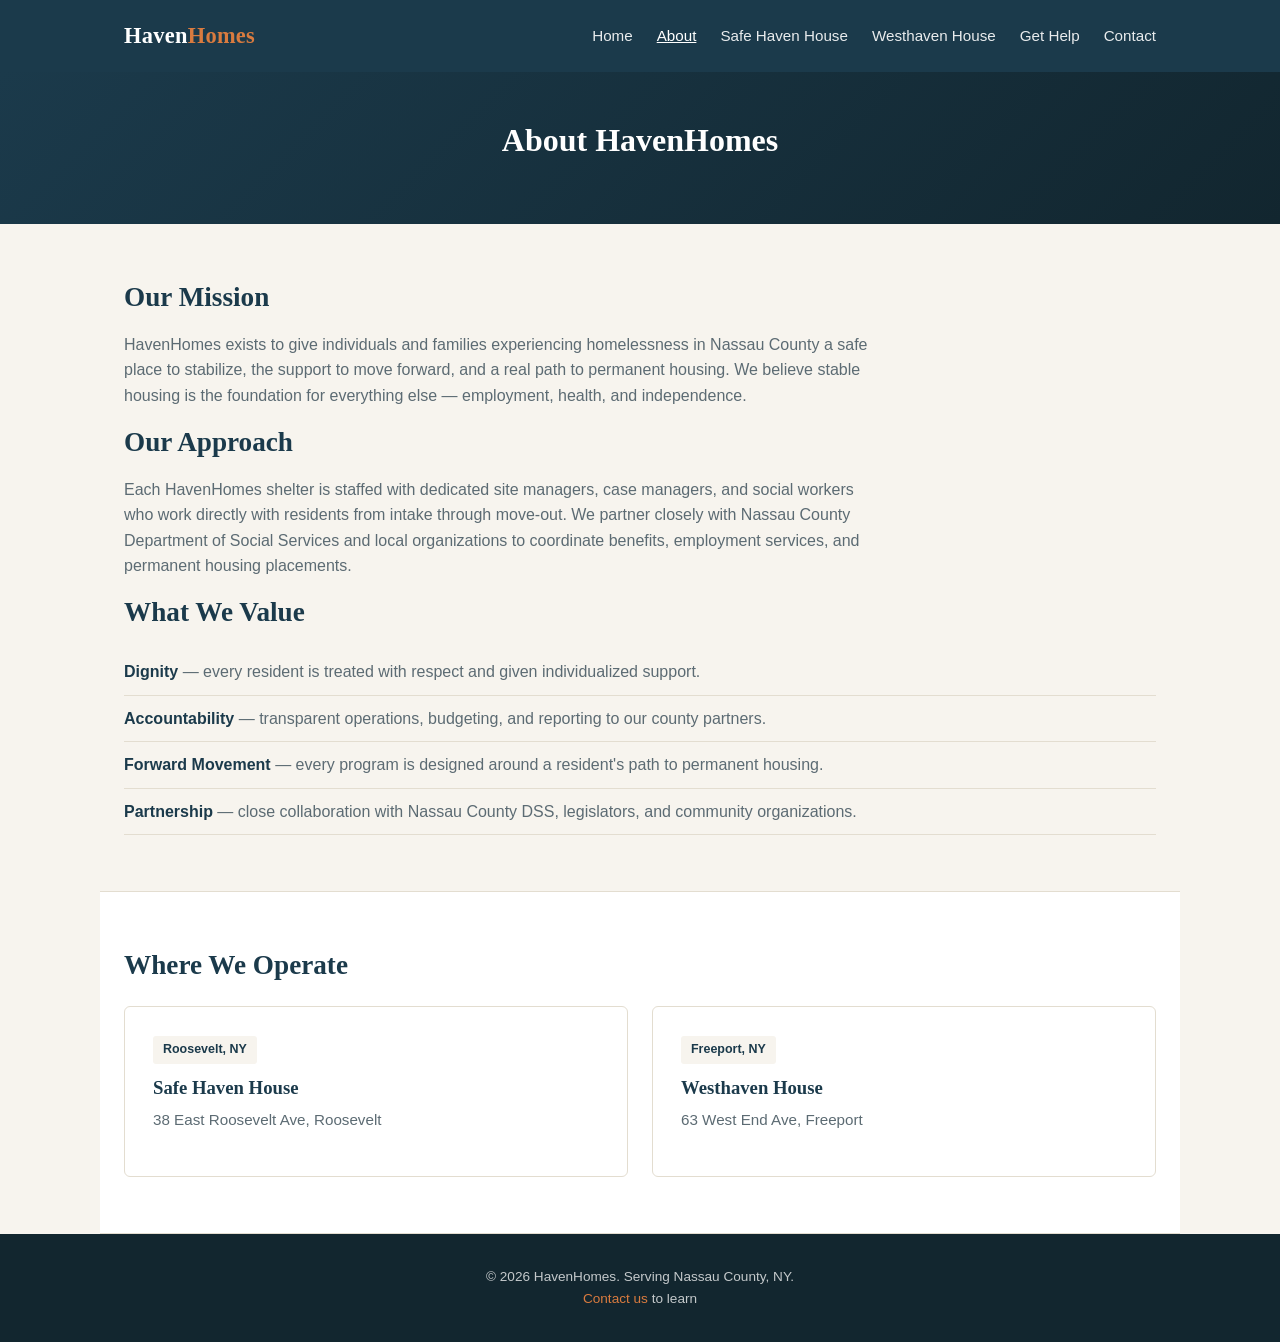
==== about.html @ 78f0556e "Add Get Help page with Nassau County DSS referral process and homepage crisis callout" ====
<!DOCTYPE html>
<html lang="en">
<head>
<meta charset="UTF-8">
<meta name="viewport" content="width=device-width, initial-scale=1.0">
<title>About | HavenHomes</title>
<link rel="stylesheet" href="styles.css">
</head>
<body>

<header>
  <div class="nav-wrap">
    <div class="logo">Haven<span>Homes</span></div>
    <nav>
      <ul>
        <li><a href="index.html">Home</a></li>
        <li><a href="about.html" class="active">About</a></li>
        <li><a href="safe-haven-house.html">Safe Haven House</a></li>
        <li><a href="westhaven-house.html">Westhaven House</a></li>
        <li><a href="get-help.html">Get Help</a></li>
        <li><a href="contact.html">Contact</a></li>
      </ul>
    </nav>
  </div>
</header>

<section class="hero hero-small">
  <h1>About HavenHomes</h1>
</section>

<div class="section">
  <h2>Our Mission</h2>
  <p>HavenHomes exists to give individuals and families experiencing homelessness in Nassau County a safe place to stabilize, the support to move forward, and a real path to permanent housing. We believe stable housing is the foundation for everything else — employment, health, and independence.</p>

  <h2>Our Approach</h2>
  <p>Each HavenHomes shelter is staffed with dedicated site managers, case managers, and social workers who work directly with residents from intake through move-out. We partner closely with Nassau County Department of Social Services and local organizations to coordinate benefits, employment services, and permanent housing placements.</p>

  <h2>What We Value</h2>
  <ul class="facts">
    <li><strong>Dignity</strong> — every resident is treated with respect and given individualized support.</li>
    <li><strong>Accountability</strong> — transparent operations, budgeting, and reporting to our county partners.</li>
    <li><strong>Forward Movement</strong> — every program is designed around a resident's path to permanent housing.</li>
    <li><strong>Partnership</strong> — close collaboration with Nassau County DSS, legislators, and community organizations.</li>
  </ul>
</div>

<div class="section section-alt">
  <h2>Where We Operate</h2>
  <div class="cards">
    <div class="card">
      <span class="tag">Roosevelt, NY</span>
      <h3>Safe Haven House</h3>
      <p>38 East Roosevelt Ave, Roosevelt</p>
    </div>
    <div class="card">
      <span class="tag">Freeport, NY</span>
      <h3>Westhaven House</h3>
      <p>63 West End Ave, Freeport</p>
    </div>
  </div>
</div>

<footer>
  <p>&copy; 2026 HavenHomes. Serving Nassau County, NY.</p>
  <p><a href="contact.html">Contact us</a> to learn
---- styles.css ----
:root {
  --navy: #1b3a4b;
  --navy-dark: #12262f;
  --accent: #d97b3f;
  --accent-dark: #b8632c;
  --cream: #f7f4ee;
  --text: #29343a;
  --text-light: #5c6b73;
  --border: #e3ddd0;
  --white: #ffffff;
}

* { box-sizing: border-box; margin: 0; padding: 0; }

body {
  font-family: -apple-system, BlinkMacSystemFont, "Segoe UI", Helvetica, Arial, sans-serif;
  color: var(--text);
  background: var(--cream);
  line-height: 1.6;
}

h1, h2, h3 {
  font-family: Georgia, "Times New Roman", serif;
  color: var(--navy);
  line-height: 1.25;
}

a { color: var(--accent-dark); text-decoration: none; }
a:hover { text-decoration: underline; }

/* Header / Nav */
header {
  background: var(--navy);
  color: var(--white);
}

.nav-wrap {
  max-width: 1080px;
  margin: 0 auto;
  padding: 18px 24px;
  display: flex;
  align-items: center;
  justify-content: space-between;
  flex-wrap: wrap;
  gap: 12px;
}

.logo {
  font-family: Georgia, serif;
  font-size: 1.4rem;
  font-weight: bold;
  color: var(--white);
  letter-spacing: 0.3px;
}

.logo span { color: var(--accent); }

nav ul {
  list-style: none;
  display: flex;
  gap: 24px;
  flex-wrap: wrap;
}

nav a {
  color: var(--white);
  font-size: 0.95rem;
  opacity: 0.9;
}

nav a:hover, nav a.active {
  opacity: 1;
  text-decoration: underline;
}

/* Hero */
.hero {
  background: linear-gradient(135deg, var(--navy) 0%, var(--navy-dark) 100%);
  color: var(--white);
  padding: 72px 24px;
  text-align: center;
}

.hero h1 {
  color: var(--white);
  font-size: 2.4rem;
  max-width: 780px;
  margin: 0 auto 16px;
}

.hero p {
  max-width: 620px;
  margin: 0 auto 28px;
  font-size: 1.1rem;
  opacity: 0.92;
}

.hero-small {
  padding: 48px 24px;
  text-align: center;
}

.hero-small h1 { color: var(--white); font-size: 2rem; }

/* Buttons */
.btn {
  display: inline-block;
  padding: 12px 26px;
  border-radius: 4px;
  font-weight: 600;
  font-size: 0.95rem;
  margin: 6px;
}

.btn-primary {
  background: var(--accent);
  color: var(--white);
}
.btn-primary:hover { background: var(--accent-dark); text-decoration: none; }

.btn-secondary {
  background: transparent;
  color: var(--white);
  border: 1px solid rgba(255,255,255,0.6);
}
.btn-secondary:hover { background: rgba(255,255,255,0.1); text-decoration: none; }

/* Content sections */
.section {
  max-width: 1080px;
  margin: 0 auto;
  padding: 56px 24px;
}

.section h2 {
  font-size: 1.7rem;
  margin-bottom: 18px;
}

.section p { color: var(--text-light); margin-bottom: 16px; max-width: 760px; }

.section-alt {
  background: var(--white);
  border-top: 1px solid var(--border);
  border-bottom: 1px solid var(--border);
}

/* Cards */
.cards {
  display: grid;
  grid-template-columns: repeat(auto-fit, minmax(280px, 1fr));
  gap: 24px;
  margin-top: 24px;
}

.card {
  background: var(--white);
  border: 1px solid var(--border);
  border-radius: 6px;
  padding: 28px;
}

.card h3 { margin-bottom: 8px; }
.card p { color: var(--text-light); font-size: 0.95rem; }
.card .tag {
  display: inline-block;
  background: var(--cream);
  color: var(--navy);
  font-size: 0.78rem;
  font-weight: 600;
  padding: 4px 10px;
  border-radius: 3px;
  margin-bottom: 12px;
}

/* Fact list */
.facts {
  list-style: none;
  margin-top: 20px;
}
.facts li {
  padding: 10px 0;
  border-bottom: 1px solid var(--border);
  color: var(--text-light);
}
.facts li strong { color: var(--navy); }

/* Info grid (contact) */
.info-grid {
  display: grid;
  grid-template-columns: repeat(auto-fit, minmax(220px, 1fr));
  gap: 28px;
  margin-top: 24px;
}
.info-block h3 { font-size: 1.05rem; margin-bottom: 6px; }
.info-block p { color: var(--text-light); font-size: 0.95rem; }

/* Footer */
footer {
  background: var(--navy-dark);
  color: rgba(255,255,255,0.75);
  padding: 32px 24px;
  text-align: center;
  font-size: 0.85rem;
}
footer a { color: var(--accent); }

@media (max-width: 640px) {
  .nav-wrap { flex-direction: column; align-items: flex-start; }
  .hero h1 { font-size: 1.9rem; }
}
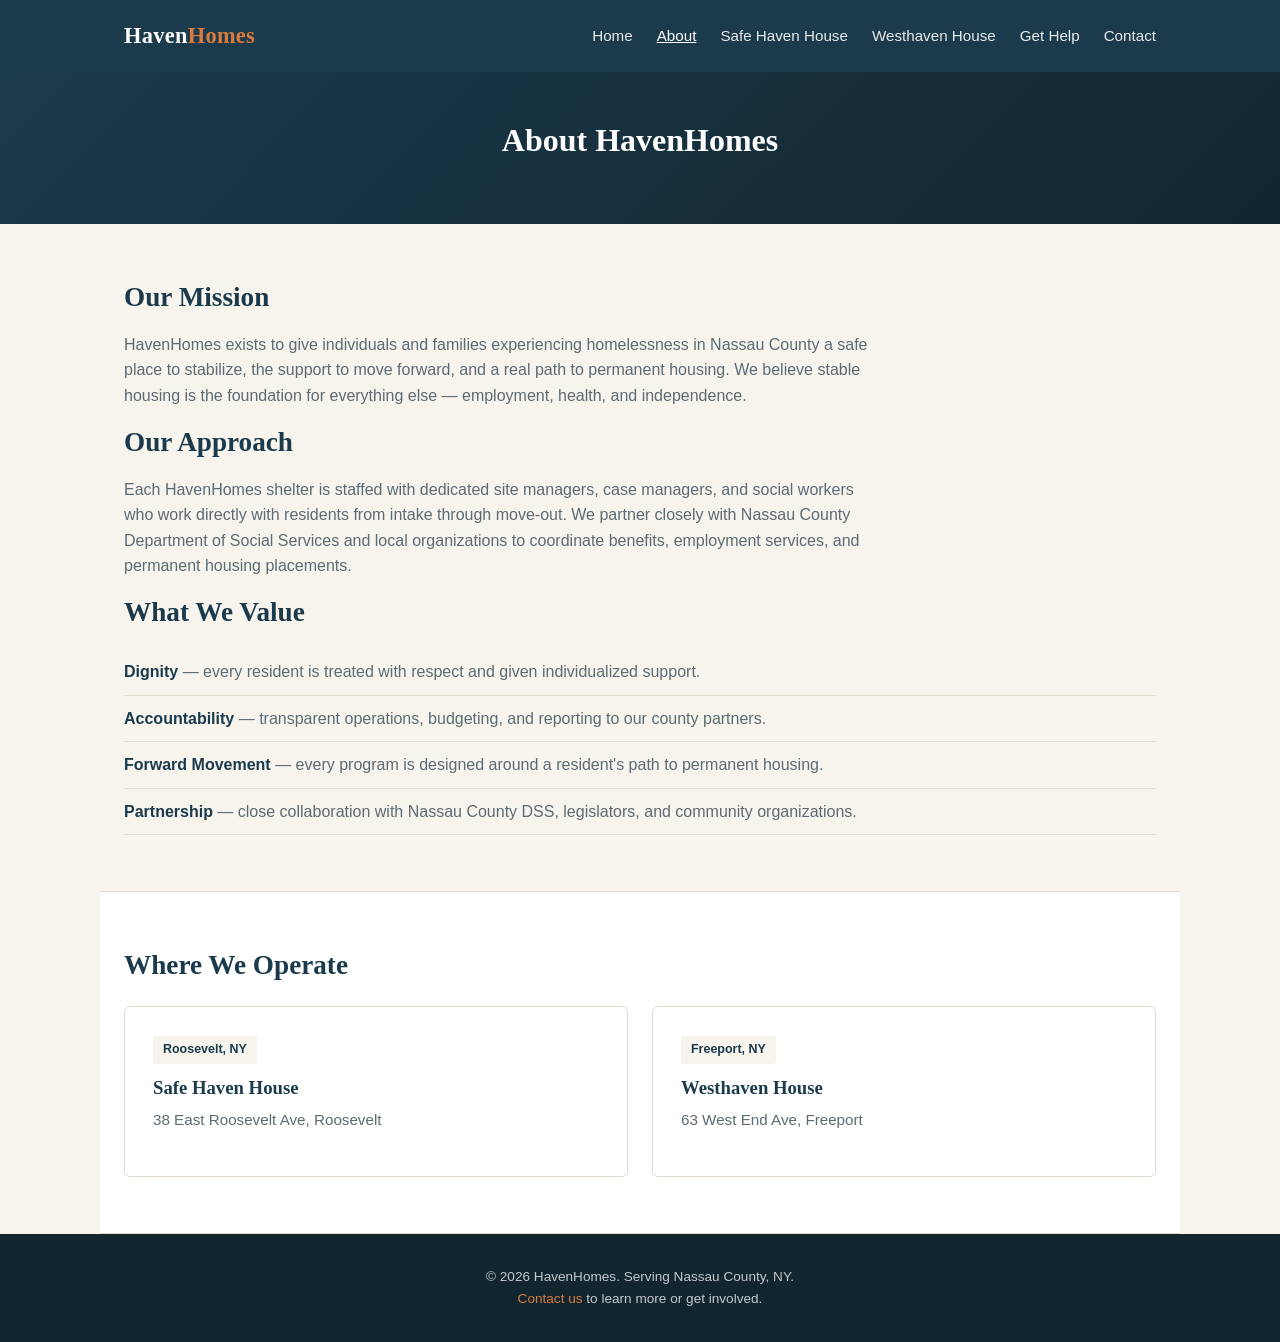
==== commit 24525a24: "Fix: rebuild all HTML files that were silently truncated by a folder sync issue" ====
--- a/about.html
+++ b/about.html
@@ -62,4 +62,8 @@
 
 <footer>
   <p>&copy; 2026 HavenHomes. Serving Nassau County, NY.</p>
-  <p><a href="contact.html">Contact us</a> to learn+  <p><a href="contact.html">Contact us</a> to learn more or get involved.</p>
+</footer>
+
+</body>
+</html>
--- a/styles.css
+++ b/styles.css
@@ -28,7 +28,6 @@
 a { color: var(--accent-dark); text-decoration: none; }
 a:hover { text-decoration: underline; }
 
-/* Header / Nav */
 header {
   background: var(--navy);
   color: var(--white);
@@ -73,7 +72,6 @@
   text-decoration: underline;
 }
 
-/* Hero */
 .hero {
   background: linear-gradient(135deg, var(--navy) 0%, var(--navy-dark) 100%);
   color: var(--white);
@@ -102,7 +100,6 @@
 
 .hero-small h1 { color: var(--white); font-size: 2rem; }
 
-/* Buttons */
 .btn {
   display: inline-block;
   padding: 12px 26px;
@@ -125,7 +122,6 @@
 }
 .btn-secondary:hover { background: rgba(255,255,255,0.1); text-decoration: none; }
 
-/* Content sections */
 .section {
   max-width: 1080px;
   margin: 0 auto;
@@ -145,7 +141,6 @@
   border-bottom: 1px solid var(--border);
 }
 
-/* Cards */
 .cards {
   display: grid;
   grid-template-columns: repeat(auto-fit, minmax(280px, 1fr));
@@ -173,7 +168,6 @@
   margin-bottom: 12px;
 }
 
-/* Fact list */
 .facts {
   list-style: none;
   margin-top: 20px;
@@ -185,7 +179,6 @@
 }
 .facts li strong { color: var(--navy); }
 
-/* Info grid (contact) */
 .info-grid {
   display: grid;
   grid-template-columns: repeat(auto-fit, minmax(220px, 1fr));
@@ -195,7 +188,6 @@
 .info-block h3 { font-size: 1.05rem; margin-bottom: 6px; }
 .info-block p { color: var(--text-light); font-size: 0.95rem; }
 
-/* Footer */
 footer {
   background: var(--navy-dark);
   color: rgba(255,255,255,0.75);
@@ -209,3 +201,67 @@
   .nav-wrap { flex-direction: column; align-items: flex-start; }
   .hero h1 { font-size: 1.9rem; }
 }
+
+/* Crisis / callout box */
+.callout {
+  max-width: 1080px;
+  margin: 0 auto;
+  background: var(--white);
+  border-left: 4px solid var(--accent);
+  border-radius: 4px;
+  padding: 22px 28px;
+  box-shadow: 0 1px 3px rgba(0,0,0,0.08);
+}
+
+.callout h3 {
+  font-size: 1.15rem;
+  margin-bottom: 8px;
+}
+
+.callout p { color: var(--text-light); margin-bottom: 10px; }
+.callout a.btn { margin-top: 6px; }
+
+.callout-wrap {
+  padding: 32px 24px 0;
+  margin-bottom: 16px;
+}
+
+.steps {
+  counter-reset: step;
+  list-style: none;
+  margin-top: 20px;
+}
+.steps li {
+  counter-increment: step;
+  position: relative;
+  padding: 14px 0 14px 44px;
+  border-bottom: 1px solid var(--border);
+  color: var(--text-light);
+}
+.steps li:before {
+  content: counter(step);
+  position: absolute;
+  left: 0;
+  top: 12px;
+  width: 28px;
+  height: 28px;
+  background: var(--navy);
+  color: var(--white);
+  border-radius: 50%;
+  font-size: 0.85rem;
+  font-weight: 700;
+  display: flex;
+  align-items: center;
+  justify-content: center;
+}
+.steps li strong { color: var(--navy); display: block; margin-bottom: 2px; }
+
+.contact-box {
+  background: var(--cream);
+  border: 1px solid var(--border);
+  border-radius: 6px;
+  padding: 20px 24px;
+  margin: 16px 0;
+}
+.contact-box h4 { color: var(--navy); font-size: 1rem; margin-bottom: 6px; }
+.contact-box p { margin-bottom: 4px; font-size: 0.95rem; }
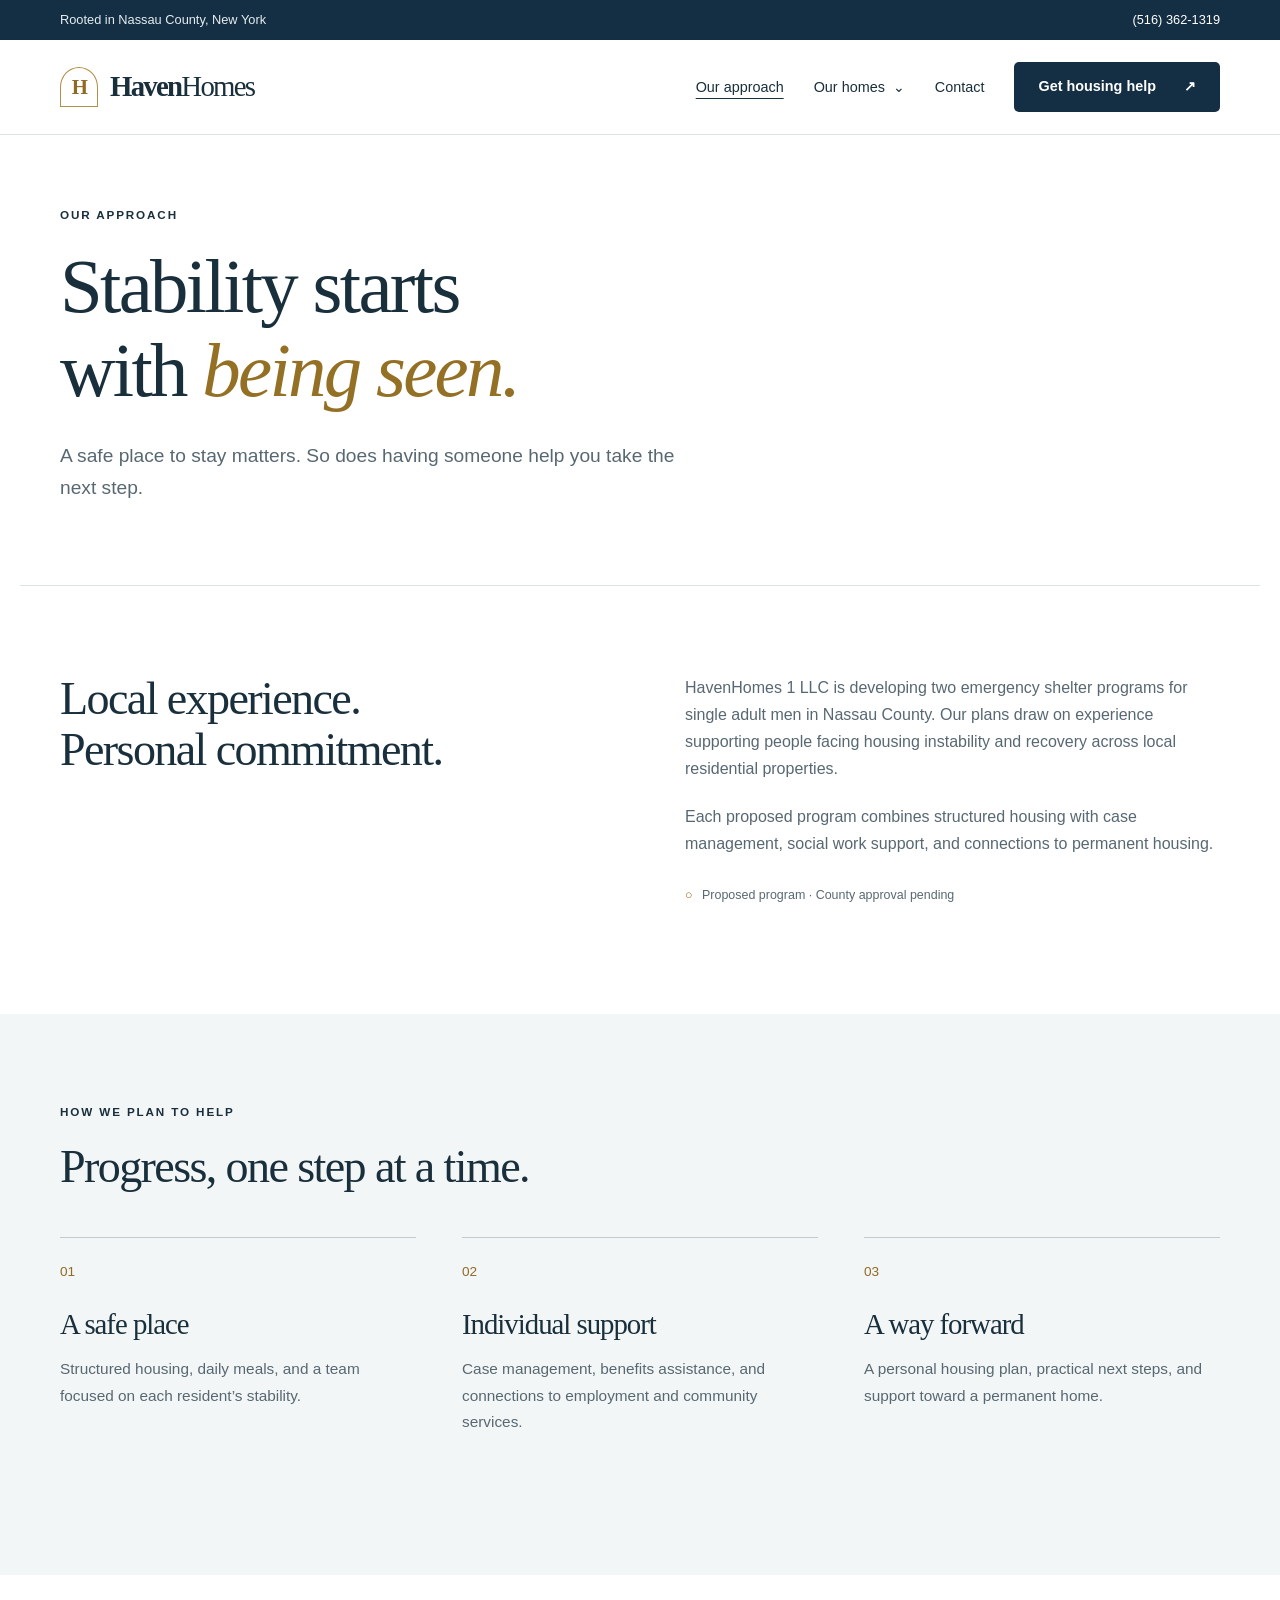
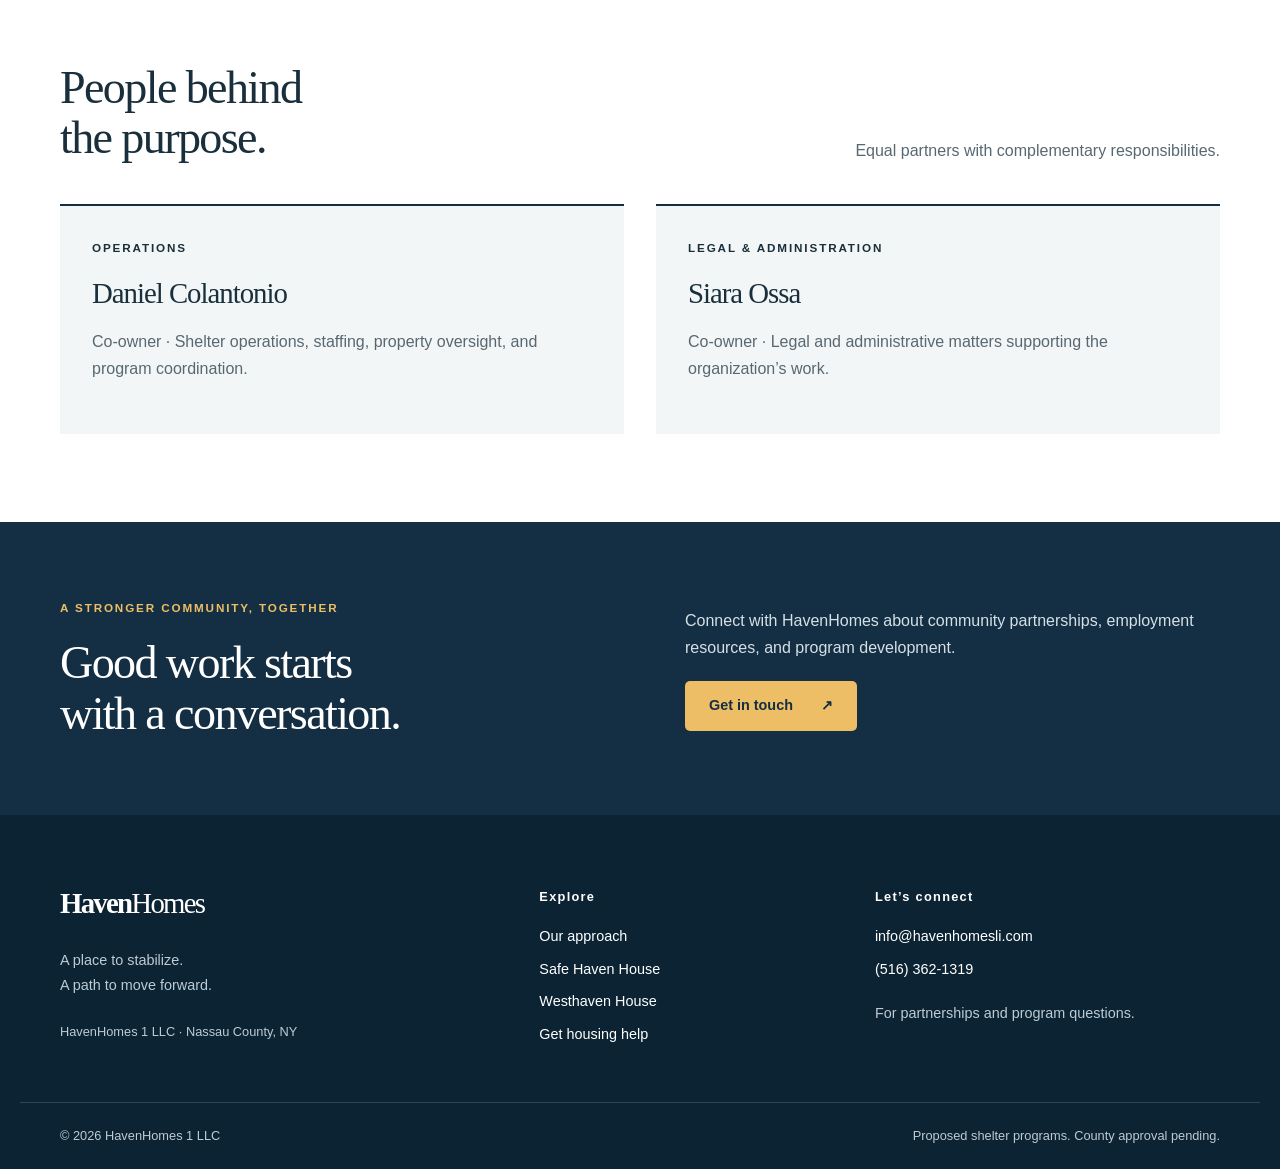
==== commit c3dd4d15: "Create HavenHomes redesign preview with responsive navigation and updated program pages" ====
--- a/about.html
+++ b/about.html
@@ -1,69 +1 @@
-<!DOCTYPE html>
-<html lang="en">
-<head>
-<meta charset="UTF-8">
-<meta name="viewport" content="width=device-width, initial-scale=1.0">
-<title>About | HavenHomes</title>
-<link rel="stylesheet" href="styles.css">
-</head>
-<body>
-
-<header>
-  <div class="nav-wrap">
-    <div class="logo">Haven<span>Homes</span></div>
-    <nav>
-      <ul>
-        <li><a href="index.html">Home</a></li>
-        <li><a href="about.html" class="active">About</a></li>
-        <li><a href="safe-haven-house.html">Safe Haven House</a></li>
-        <li><a href="westhaven-house.html">Westhaven House</a></li>
-        <li><a href="get-help.html">Get Help</a></li>
-        <li><a href="contact.html">Contact</a></li>
-      </ul>
-    </nav>
-  </div>
-</header>
-
-<section class="hero hero-small">
-  <h1>About HavenHomes</h1>
-</section>
-
-<div class="section">
-  <h2>Our Mission</h2>
-  <p>HavenHomes exists to give individuals and families experiencing homelessness in Nassau County a safe place to stabilize, the support to move forward, and a real path to permanent housing. We believe stable housing is the foundation for everything else — employment, health, and independence.</p>
-
-  <h2>Our Approach</h2>
-  <p>Each HavenHomes shelter is staffed with dedicated site managers, case managers, and social workers who work directly with residents from intake through move-out. We partner closely with Nassau County Department of Social Services and local organizations to coordinate benefits, employment services, and permanent housing placements.</p>
-
-  <h2>What We Value</h2>
-  <ul class="facts">
-    <li><strong>Dignity</strong> — every resident is treated with respect and given individualized support.</li>
-    <li><strong>Accountability</strong> — transparent operations, budgeting, and reporting to our county partners.</li>
-    <li><strong>Forward Movement</strong> — every program is designed around a resident's path to permanent housing.</li>
-    <li><strong>Partnership</strong> — close collaboration with Nassau County DSS, legislators, and community organizations.</li>
-  </ul>
-</div>
-
-<div class="section section-alt">
-  <h2>Where We Operate</h2>
-  <div class="cards">
-    <div class="card">
-      <span class="tag">Roosevelt, NY</span>
-      <h3>Safe Haven House</h3>
-      <p>38 East Roosevelt Ave, Roosevelt</p>
-    </div>
-    <div class="card">
-      <span class="tag">Freeport, NY</span>
-      <h3>Westhaven House</h3>
-      <p>63 West End Ave, Freeport</p>
-    </div>
-  </div>
-</div>
-
-<footer>
-  <p>&copy; 2026 HavenHomes. Serving Nassau County, NY.</p>
-  <p><a href="contact.html">Contact us</a> to learn more or get involved.</p>
-</footer>
-
-</body>
-</html>
+<!doctype html><html lang="en"><head><meta charset="utf-8"><meta name="viewport" content="width=device-width, initial-scale=1"><meta name="description" content="Learn about HavenHomes and our proposed shelter programs in Nassau County."><meta name="robots" content="noindex,nofollow"><title>Our approach | HavenHomes</title><link rel="icon" href="favicon.svg" type="image/svg+xml"><link rel="stylesheet" href="styles.css"></head><body><a class="skip" href="#main">Skip to content</a><div class="utility"><div class="wrap">Rooted in Nassau County, New York <a href="tel:+15163621319">(516) 362-1319</a></div></div><header><div class="wrap navigation"><a class="brand" href="index.html" aria-label="HavenHomes home"><span class="mark" aria-hidden="true">H</span>Haven<span class="brand-light">Homes</span></a><button class="menu-toggle" aria-expanded="false" aria-controls="navigation">Menu <span aria-hidden="true">☰</span></button><nav id="navigation" aria-label="Main navigation"><a href="about.html">Our approach</a><details class="homes-menu"><summary>Our homes</summary><div><a href="safe-haven-house.html">Safe Haven House <small>Roosevelt</small></a><a href="westhaven-house.html">Westhaven House <small>Freeport</small></a></div></details><a href="contact.html">Contact</a><a class="button navy" href="get-help.html">Get housing help <span aria-hidden="true">↗</span></a></nav></div></header><main id="main"><section class="page-intro wrap"><span class="eyebrow">OUR APPROACH</span><h1>Stability starts<br>with <em>being seen.</em></h1><p class="lede">A safe place to stay matters. So does having someone help you take the next step.</p></section><section class="section wrap split"><h2>Local experience.<br>Personal commitment.</h2><div><p>HavenHomes 1 LLC is developing two emergency shelter programs for single adult men in Nassau County. Our plans draw on experience supporting people facing housing instability and recovery across local residential properties.</p><p>Each proposed program combines structured housing with case management, social work support, and connections to permanent housing.</p><p class="status-note"><span aria-hidden="true">○</span> Proposed program · County approval pending</p></div></section><section class="approach section"><div class="wrap"><span class="eyebrow">HOW WE PLAN TO HELP</span><h2>Progress, one step at a time.</h2><div class="pathway"><article><span class="step-no">01</span><h3>A safe place</h3><p>Structured housing, daily meals, and a team focused on each resident’s stability.</p></article><article><span class="step-no">02</span><h3>Individual support</h3><p>Case management, benefits assistance, and connections to employment and community services.</p></article><article><span class="step-no">03</span><h3>A way forward</h3><p>A personal housing plan, practical next steps, and support toward a permanent home.</p></article></div></div></section><section class="section wrap"><div class="section-heading"><h2>People behind<br>the purpose.</h2><p>Equal partners with complementary responsibilities.</p></div><div class="people-grid"><article><span class="eyebrow">OPERATIONS</span><h3>Daniel Colantonio</h3><p>Co-owner · Shelter operations, staffing, property oversight, and program coordination.</p></article><article><span class="eyebrow">LEGAL & ADMINISTRATION</span><h3>Siara Ossa</h3><p>Co-owner · Legal and administrative matters supporting the organization’s work.</p></article></div></section><section class="cta"><div class="wrap split"><div><span class="eyebrow">A STRONGER COMMUNITY, TOGETHER</span><h2>Good work starts<br>with a conversation.</h2></div><div><p>Connect with HavenHomes about community partnerships, employment resources, and program development.</p><a class="button amber" href="contact.html">Get in touch <span>↗</span></a></div></div></section></main><footer><div class="wrap footer-grid"><div><a class="brand" href="index.html">Haven<span class="brand-light">Homes</span></a><p>A place to stabilize.<br>A path to move forward.</p><small>HavenHomes 1 LLC · Nassau County, NY</small></div><div><h3>Explore</h3><a href="about.html">Our approach</a><a href="safe-haven-house.html">Safe Haven House</a><a href="westhaven-house.html">Westhaven House</a><a href="get-help.html">Get housing help</a></div><div><h3>Let’s connect</h3><a href="mailto:info@havenhomesli.com">info@havenhomesli.com</a><a href="tel:+15163621319">(516) 362-1319</a><p>For partnerships and program questions.</p></div></div><div class="wrap footer-bottom"><small>© 2026 HavenHomes 1 LLC</small><small>Proposed shelter programs. County approval pending.</small></div></footer><script src="site.js" defer></script></body></html>
--- a/styles.css
+++ b/styles.css
@@ -1,267 +1,4 @@
-:root {
-  --navy: #1b3a4b;
-  --navy-dark: #12262f;
-  --accent: #d97b3f;
-  --accent-dark: #b8632c;
-  --cream: #f7f4ee;
-  --text: #29343a;
-  --text-light: #5c6b73;
-  --border: #e3ddd0;
-  --white: #ffffff;
-}
-
-* { box-sizing: border-box; margin: 0; padding: 0; }
-
-body {
-  font-family: -apple-system, BlinkMacSystemFont, "Segoe UI", Helvetica, Arial, sans-serif;
-  color: var(--text);
-  background: var(--cream);
-  line-height: 1.6;
-}
-
-h1, h2, h3 {
-  font-family: Georgia, "Times New Roman", serif;
-  color: var(--navy);
-  line-height: 1.25;
-}
-
-a { color: var(--accent-dark); text-decoration: none; }
-a:hover { text-decoration: underline; }
-
-header {
-  background: var(--navy);
-  color: var(--white);
-}
-
-.nav-wrap {
-  max-width: 1080px;
-  margin: 0 auto;
-  padding: 18px 24px;
-  display: flex;
-  align-items: center;
-  justify-content: space-between;
-  flex-wrap: wrap;
-  gap: 12px;
-}
-
-.logo {
-  font-family: Georgia, serif;
-  font-size: 1.4rem;
-  font-weight: bold;
-  color: var(--white);
-  letter-spacing: 0.3px;
-}
-
-.logo span { color: var(--accent); }
-
-nav ul {
-  list-style: none;
-  display: flex;
-  gap: 24px;
-  flex-wrap: wrap;
-}
-
-nav a {
-  color: var(--white);
-  font-size: 0.95rem;
-  opacity: 0.9;
-}
-
-nav a:hover, nav a.active {
-  opacity: 1;
-  text-decoration: underline;
-}
-
-.hero {
-  background: linear-gradient(135deg, var(--navy) 0%, var(--navy-dark) 100%);
-  color: var(--white);
-  padding: 72px 24px;
-  text-align: center;
-}
-
-.hero h1 {
-  color: var(--white);
-  font-size: 2.4rem;
-  max-width: 780px;
-  margin: 0 auto 16px;
-}
-
-.hero p {
-  max-width: 620px;
-  margin: 0 auto 28px;
-  font-size: 1.1rem;
-  opacity: 0.92;
-}
-
-.hero-small {
-  padding: 48px 24px;
-  text-align: center;
-}
-
-.hero-small h1 { color: var(--white); font-size: 2rem; }
-
-.btn {
-  display: inline-block;
-  padding: 12px 26px;
-  border-radius: 4px;
-  font-weight: 600;
-  font-size: 0.95rem;
-  margin: 6px;
-}
-
-.btn-primary {
-  background: var(--accent);
-  color: var(--white);
-}
-.btn-primary:hover { background: var(--accent-dark); text-decoration: none; }
-
-.btn-secondary {
-  background: transparent;
-  color: var(--white);
-  border: 1px solid rgba(255,255,255,0.6);
-}
-.btn-secondary:hover { background: rgba(255,255,255,0.1); text-decoration: none; }
-
-.section {
-  max-width: 1080px;
-  margin: 0 auto;
-  padding: 56px 24px;
-}
-
-.section h2 {
-  font-size: 1.7rem;
-  margin-bottom: 18px;
-}
-
-.section p { color: var(--text-light); margin-bottom: 16px; max-width: 760px; }
-
-.section-alt {
-  background: var(--white);
-  border-top: 1px solid var(--border);
-  border-bottom: 1px solid var(--border);
-}
-
-.cards {
-  display: grid;
-  grid-template-columns: repeat(auto-fit, minmax(280px, 1fr));
-  gap: 24px;
-  margin-top: 24px;
-}
-
-.card {
-  background: var(--white);
-  border: 1px solid var(--border);
-  border-radius: 6px;
-  padding: 28px;
-}
-
-.card h3 { margin-bottom: 8px; }
-.card p { color: var(--text-light); font-size: 0.95rem; }
-.card .tag {
-  display: inline-block;
-  background: var(--cream);
-  color: var(--navy);
-  font-size: 0.78rem;
-  font-weight: 600;
-  padding: 4px 10px;
-  border-radius: 3px;
-  margin-bottom: 12px;
-}
-
-.facts {
-  list-style: none;
-  margin-top: 20px;
-}
-.facts li {
-  padding: 10px 0;
-  border-bottom: 1px solid var(--border);
-  color: var(--text-light);
-}
-.facts li strong { color: var(--navy); }
-
-.info-grid {
-  display: grid;
-  grid-template-columns: repeat(auto-fit, minmax(220px, 1fr));
-  gap: 28px;
-  margin-top: 24px;
-}
-.info-block h3 { font-size: 1.05rem; margin-bottom: 6px; }
-.info-block p { color: var(--text-light); font-size: 0.95rem; }
-
-footer {
-  background: var(--navy-dark);
-  color: rgba(255,255,255,0.75);
-  padding: 32px 24px;
-  text-align: center;
-  font-size: 0.85rem;
-}
-footer a { color: var(--accent); }
-
-@media (max-width: 640px) {
-  .nav-wrap { flex-direction: column; align-items: flex-start; }
-  .hero h1 { font-size: 1.9rem; }
-}
-
-/* Crisis / callout box */
-.callout {
-  max-width: 1080px;
-  margin: 0 auto;
-  background: var(--white);
-  border-left: 4px solid var(--accent);
-  border-radius: 4px;
-  padding: 22px 28px;
-  box-shadow: 0 1px 3px rgba(0,0,0,0.08);
-}
-
-.callout h3 {
-  font-size: 1.15rem;
-  margin-bottom: 8px;
-}
-
-.callout p { color: var(--text-light); margin-bottom: 10px; }
-.callout a.btn { margin-top: 6px; }
-
-.callout-wrap {
-  padding: 32px 24px 0;
-  margin-bottom: 16px;
-}
-
-.steps {
-  counter-reset: step;
-  list-style: none;
-  margin-top: 20px;
-}
-.steps li {
-  counter-increment: step;
-  position: relative;
-  padding: 14px 0 14px 44px;
-  border-bottom: 1px solid var(--border);
-  color: var(--text-light);
-}
-.steps li:before {
-  content: counter(step);
-  position: absolute;
-  left: 0;
-  top: 12px;
-  width: 28px;
-  height: 28px;
-  background: var(--navy);
-  color: var(--white);
-  border-radius: 50%;
-  font-size: 0.85rem;
-  font-weight: 700;
-  display: flex;
-  align-items: center;
-  justify-content: center;
-}
-.steps li strong { color: var(--navy); display: block; margin-bottom: 2px; }
-
-.contact-box {
-  background: var(--cream);
-  border: 1px solid var(--border);
-  border-radius: 6px;
-  padding: 20px 24px;
-  margin: 16px 0;
-}
-.contact-box h4 { color: var(--navy); font-size: 1rem; margin-bottom: 6px; }
-.contact-box p { margin-bottom: 4px; font-size: 0.95rem; }
+:root{--navy:#142f43;--ink:#192f3c;--muted:#586872;--amber:#edbe65;--pale:#f3f6f6;--line:#dce3e6}*{box-sizing:border-box}html{scroll-behavior:smooth;scroll-padding-top:110px}body{margin:0;color:var(--ink);font:16px/1.7 Arial,Helvetica,sans-serif;background:#fff}a{color:inherit;text-decoration:none}a:hover{text-decoration:underline}button,summary,a{-webkit-tap-highlight-color:transparent}a:focus-visible,button:focus-visible,summary:focus-visible{outline:3px solid #b37714;outline-offset:5px}h1,h2,h3,p,figure{margin:0}p{color:var(--muted);margin:0 0 20px}h1,h2,h3{font-family:Georgia,serif;font-weight:400;line-height:1.1;letter-spacing:-.035em}h1{font-size:clamp(3.2rem,6vw,5.7rem)}h2{font-size:clamp(2.2rem,3.6vw,3.5rem)}h3{font-size:1.8rem}em{font-weight:400;color:#947025}small{font-size:.8rem}.wrap{max-width:1240px;margin:auto;padding-left:40px;padding-right:40px}.utility{background:var(--navy);color:#e5edf2;font-size:.8rem;padding:9px 0}.utility .wrap{display:flex;justify-content:space-between}.utility a{color:white}header{position:sticky;top:0;background:rgba(255,255,255,.98);z-index:20;border-bottom:1px solid var(--line)}.navigation{display:flex;align-items:center;justify-content:space-between;min-height:94px;gap:24px}.brand{display:flex;align-items:center;font-family:Georgia,serif;font-size:1.8rem;letter-spacing:-.06em;font-weight:bold;white-space:nowrap}.brand-light{font-weight:400}.mark{border:1px solid #b38f49;border-radius:50% 50% 0 0;font-size:1.3rem;width:38px;height:40px;text-align:center;line-height:38px;margin-right:12px;color:#8f6a24}nav{display:flex;gap:30px;align-items:center;font-size:.9rem}nav a[aria-current]{text-decoration:underline;text-underline-offset:6px}.button{display:inline-flex;align-items:center;justify-content:center;gap:28px;padding:14px 24px;border-radius:5px;font-size:.9rem;font-weight:bold;line-height:1.5;transition:background .2s,transform .2s;min-height:48px}.button:hover{text-decoration:none;transform:translateY(-2px)}.navy{background:var(--navy);color:white}.navy:hover{background:#25485d}.amber{background:var(--amber);color:var(--navy)}.amber:hover{background:#f5cd85}.homes-menu{position:relative}.homes-menu summary{cursor:pointer;list-style:none;padding:12px 0}.homes-menu summary:after{content:'⌄';margin-left:8px}.homes-menu>div{position:absolute;top:48px;left:-20px;width:240px;background:white;border:1px solid var(--line);box-shadow:0 16px 40px #142f431a;padding:12px;border-radius:6px}.homes-menu a{display:block;padding:12px}.homes-menu small{display:block;color:var(--muted)}.menu-toggle{display:none}.eyebrow{display:block;font-size:.73rem;font-weight:700;letter-spacing:.16em;margin-bottom:20px}.hero{display:grid;grid-template-columns:1.04fr 1fr;gap:56px;padding-top:54px;padding-bottom:64px;align-items:center}.hero-copy>p{font-size:1.12rem;max-width:430px;margin-top:24px}.hero-photo{height:590px;position:relative;border-radius:160px 6px 6px 6px;overflow:hidden;background:var(--navy)}.hero-photo img{width:100%;height:100%;object-fit:cover;object-position:50% 50%}.hero-photo:after{content:'';position:absolute;inset:40% 0 0;background:linear-gradient(transparent,#102638e6)}.photo-overlay{position:absolute;bottom:60px;left:38px;color:white;z-index:1}.photo-overlay span{font-size:.67rem;letter-spacing:.16em}.photo-overlay p{font:2rem/1.2 Georgia,serif;color:white;margin-top:12px}.hero-photo figcaption{position:absolute;bottom:12px;left:22px;right:12px;z-index:1;font-size:.65rem;color:#fff}.actions{display:flex;gap:24px;align-items:center;margin-top:30px;flex-wrap:wrap}.text-link{font-weight:bold;font-size:.92rem;text-decoration:underline;text-underline-offset:6px}.hero-copy .status-note,.status-note{font-size:.78rem;color:var(--muted);margin-top:28px}.status-note span{color:#976a16;margin-right:6px}.help-strip{background:var(--pale);border-block:1px solid var(--line);padding:28px 0}.help-strip .wrap{display:flex;align-items:center;justify-content:space-between;gap:24px}.help-strip .eyebrow{margin-bottom:5px}.help-strip p{margin:0;font-size:.95rem}.help-strip a{white-space:nowrap}.section{padding-top:88px;padding-bottom:88px}.section-heading{display:flex;align-items:end;justify-content:space-between;gap:60px;margin-bottom:40px}.section-heading>p{max-width:400px;margin:0}.home-grid{display:grid;grid-template-columns:1fr 1fr;gap:24px}.home-card{background:#eef2f4;border:1px solid #dae2e6;padding:36px;transition:background .2s}.home-card:hover{background:#e3ebef;text-decoration:none}.home-card.second{background:#f6f2e9;border-color:#e9e0cf}.home-card.second:hover{background:#eee6d5}.home-top{display:flex;justify-content:space-between}.arrow{font-size:1.8rem}.home-card h3{font-size:3.25rem;margin:26px 0}.home-card p{font-size:.95rem}.home-bottom{border-top:1px solid #c6d0d6;padding-top:22px;margin-top:36px;display:flex;justify-content:space-between;font-size:.8rem;gap:12px}.approach{background:var(--pale)}.intro{max-width:570px;margin-top:20px}.pathway{display:grid;grid-template-columns:repeat(3,1fr);gap:46px;margin:44px 0 32px}.pathway article{border-top:1px solid #bfcbd1;padding-top:22px}.step-no{font-size:.85rem;color:#8f6a24;display:block;margin-bottom:26px}.pathway h3{margin-bottom:16px}.pathway p{font-size:.96rem}.cta{background:var(--navy);padding:76px 0;color:white}.cta .eyebrow{color:var(--amber)}.cta p{color:#d5e0e6}.split{display:grid;grid-template-columns:1fr 1fr;gap:90px}.cta .split{align-items:center}footer{padding:64px 0 0;background:#0c2333;color:white}.footer-grid{display:grid;grid-template-columns:1.5fr 1fr 1.2fr;gap:48px}footer p{color:#bdcbd4;font-size:.9rem;margin-top:20px}footer small{color:#bdcbd4}footer h3{font:700 .8rem Arial;letter-spacing:.1em;margin:10px 0 20px}footer .footer-grid>div>a:not(.brand){display:block;font-size:.9rem;margin:8px 0}.footer-bottom{border-top:1px solid #304653;display:flex;justify-content:space-between;gap:20px;padding-top:22px;padding-bottom:22px;margin-top:48px}.page-intro{padding-top:70px;padding-bottom:60px;border-bottom:1px solid var(--line)}.page-intro .lede{font-size:1.2rem;max-width:650px;margin-top:26px}.page-intro>.text-link{display:inline-block;margin-bottom:36px}.people-grid{display:grid;grid-template-columns:1fr 1fr;gap:32px}.people-grid article{padding:32px;border-top:2px solid var(--navy);background:var(--pale)}.people-grid h3{margin-bottom:18px}.property-heading{display:flex;justify-content:space-between;align-items:center;gap:40px}.capacity{border-left:1px solid var(--line);padding:24px 0 24px 60px;min-width:260px}.capacity strong{display:block;font:7rem/1 Georgia,serif;color:#937026}.capacity>span{font-size:.9rem}.capacity p{margin-top:24px}.help-panels{display:grid;grid-template-columns:1fr 1fr;gap:24px;padding-top:48px}.help-panel{background:var(--pale);padding:40px}.help-panel h2{margin-bottom:28px}.dark{background:var(--navy);color:white}.dark p{color:#d5e0e6}.dark .eyebrow{color:var(--amber)}.phone-large{font-size:clamp(1.5rem,2.5vw,2rem);display:block;margin-bottom:24px;text-decoration:underline}.process article{display:flex;gap:24px;margin-bottom:28px}.process article>span{color:#916a20}.process h3{font-size:1.5rem;margin-bottom:10px}.notice{background:#f6f2e9;border-left:4px solid #c19442;padding-top:28px;padding-bottom:20px}.notice h3{font-size:1.5rem;margin-bottom:14px}.source{font-size:.8rem}.source a{text-decoration:underline}.contact-grid{display:grid;grid-template-columns:1.2fr 1fr;gap:24px;padding-top:48px}.contact-tile{background:var(--pale);padding:36px;border:1px solid var(--line)}.contact-tile h2{font-family:Arial;font-size:clamp(1.25rem,2vw,1.8rem);letter-spacing:-.04em;margin-bottom:30px;overflow-wrap:anywhere}.contact-tile:hover{background:#e8eef0;text-decoration:none}.skip{position:absolute;left:12px;top:-100px;background:white;padding:12px;z-index:100}.skip:focus{top:12px}
+@media(max-width:950px){.wrap{padding-left:24px;padding-right:24px}.navigation{min-height:80px}nav{gap:18px}.hero{gap:28px}.hero-photo{height:510px}.hero h1{font-size:4.2rem}.split{gap:40px}.contact-grid{grid-template-columns:1fr 1fr}.photo-overlay{left:24px}}
+@media(max-width:720px){.utility{font-size:.7rem}.navigation{flex-wrap:wrap;padding-top:16px;padding-bottom:16px}.brand{font-size:1.65rem}.menu-toggle{display:flex;gap:16px;align-items:center;background:white;color:var(--navy);border:1px solid var(--line);padding:10px 14px;border-radius:4px;font:inherit;min-height:44px}nav{display:none;width:100%;align-items:stretch;gap:6px;flex-direction:column}nav.open{display:flex}nav>a{padding:12px}nav .button{margin-top:10px}.homes-menu>div{position:static;box-shadow:none;width:100%}.hero{grid-template-columns:1fr;padding-top:36px;padding-bottom:40px;gap:32px}.hero h1{font-size:3.65rem}.hero-copy>p{font-size:1.05rem}.hero-photo{height:380px;border-top-left-radius:100px}.photo-overlay p{font-size:1.8rem}.hero-copy .status-note{font-size:.75rem}.help-strip .wrap{align-items:flex-start;flex-direction:column;gap:16px}.section{padding-top:54px;padding-bottom:54px}.section-heading{align-items:flex-start;flex-direction:column;gap:22px}.home-grid,.pathway,.split,.people-grid,.help-panels,.contact-grid{grid-template-columns:1fr}.home-card{padding:26px}.home-card h3{font-size:2.7rem}.pathway{gap:16px}.pathway article{display:block}.step-no{margin-bottom:16px}.cta{padding:50px 0}.footer-grid{grid-template-columns:1fr;gap:24px}.footer-bottom{flex-direction:column;gap:6px}.page-intro{padding-top:44px;padding-bottom:32px}.page-intro h1{font-size:3.2rem}.property-heading{align-items:flex-start;flex-direction:column}.capacity{padding:0;border:0;display:grid;grid-template-columns:auto 1fr;gap:6px 20px;align-items:center}.capacity strong{font-size:4rem;grid-row:span 2}.capacity p{margin:0;font-size:.85rem}.help-panel{padding:28px}.contact-tile{padding:28px}.source{overflow-wrap:anywhere}}
+@media(prefers-reduced-motion:reduce){html{scroll-behavior:auto}*{transition:none!important}}
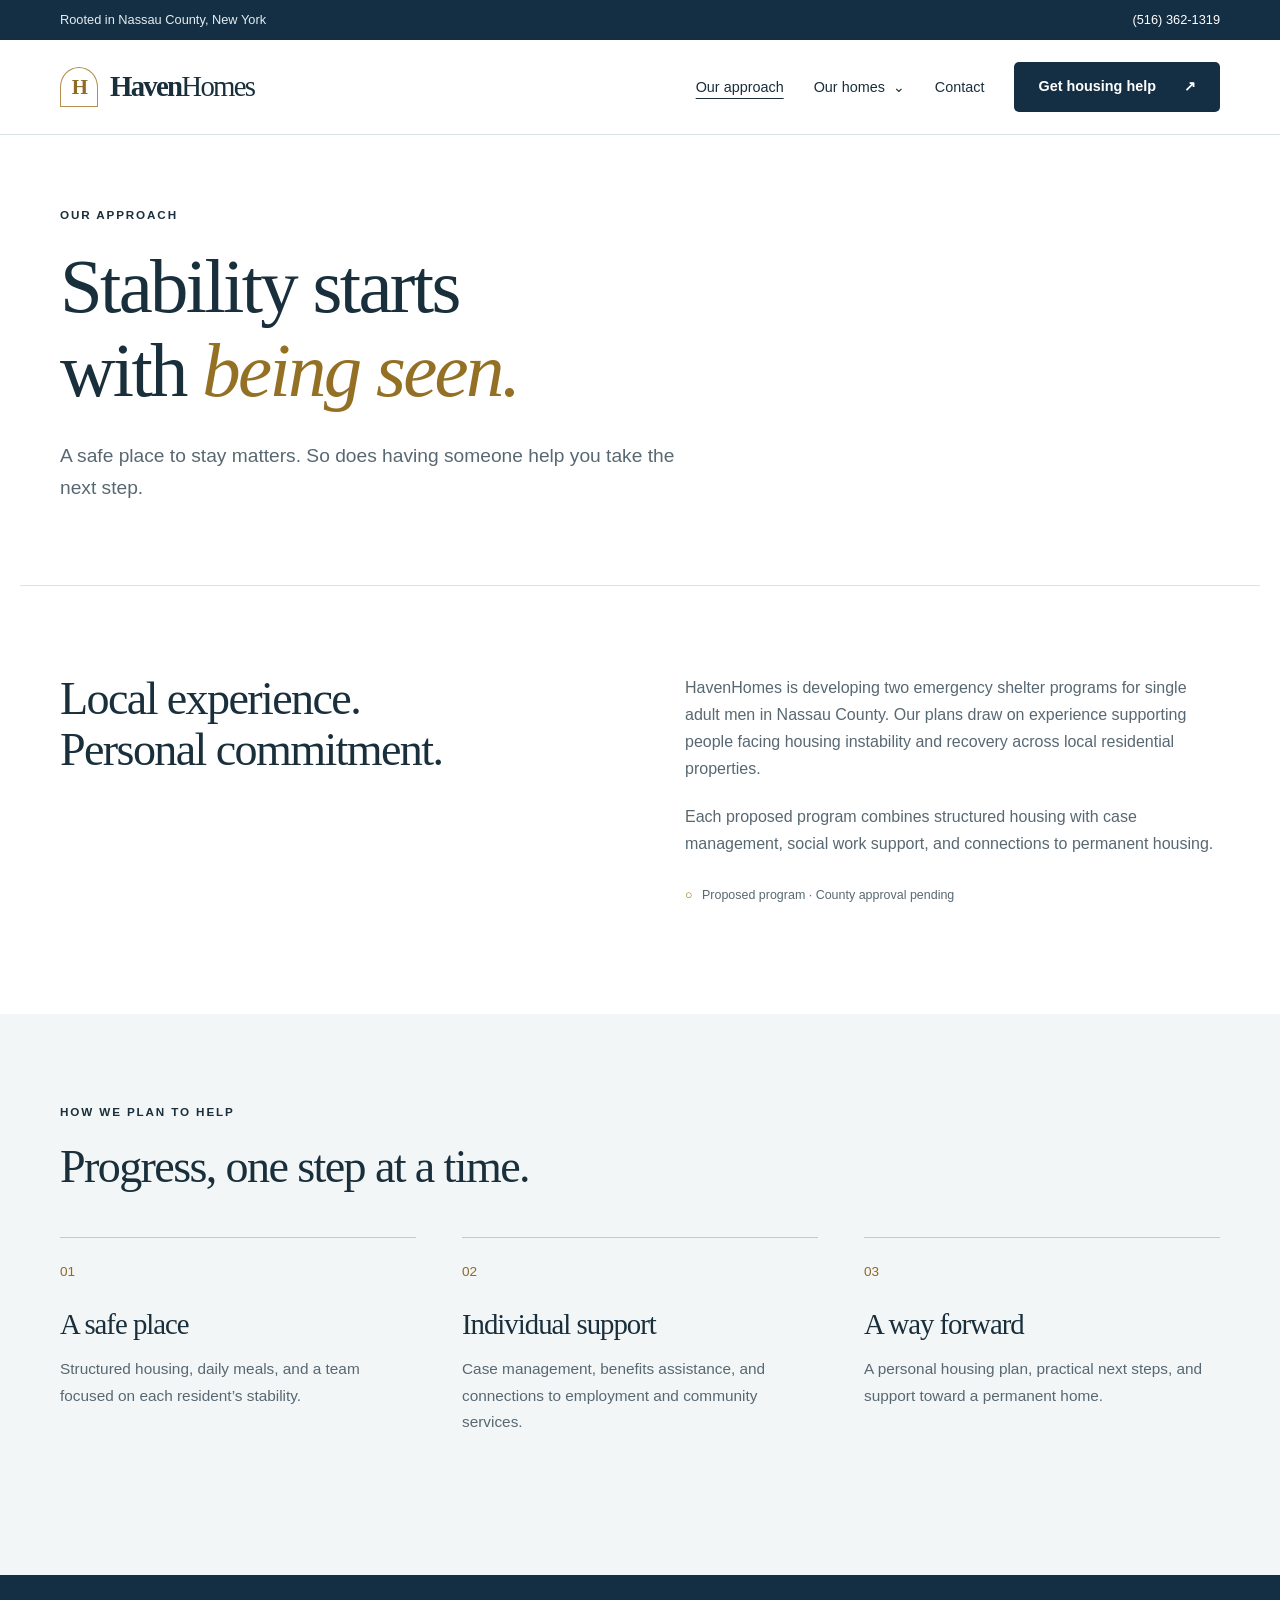
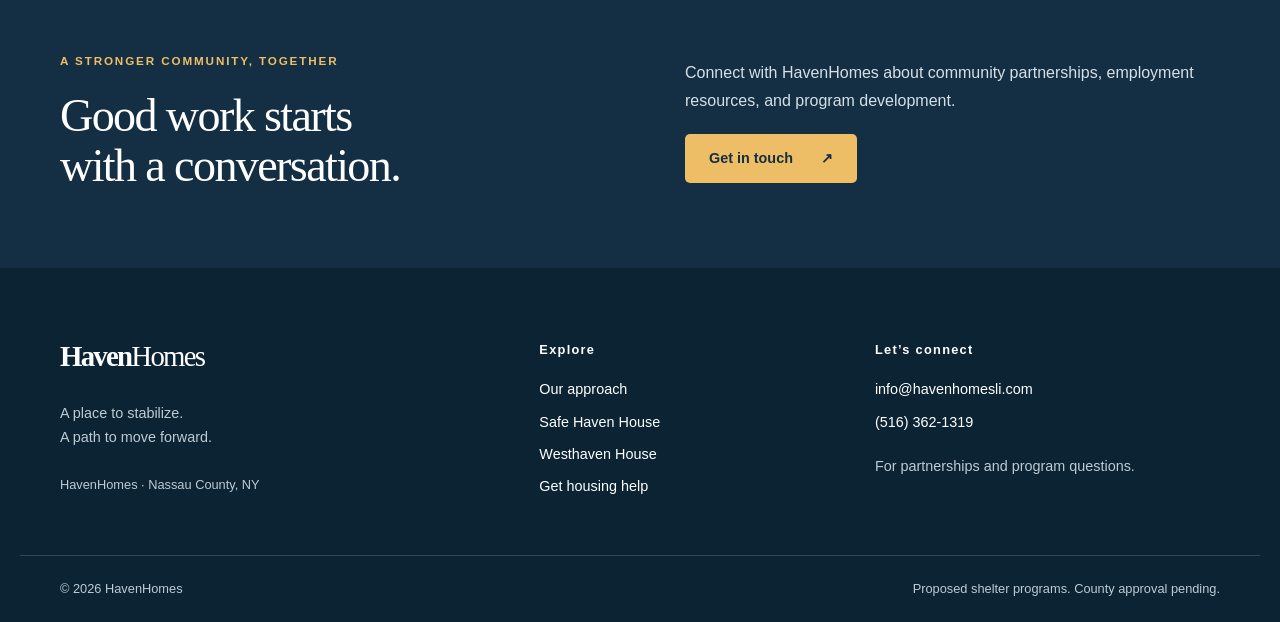
==== commit c67b84d6: "Rename HavenHomes 1 LLC to HavenHomes; remove People behind the purpose section" ====
--- a/about.html
+++ b/about.html
@@ -1 +1 @@
-<!doctype html><html lang="en"><head><meta charset="utf-8"><meta name="viewport" content="width=device-width, initial-scale=1"><meta name="description" content="Learn about HavenHomes and our proposed shelter programs in Nassau County."><meta name="robots" content="noindex,nofollow"><title>Our approach | HavenHomes</title><link rel="icon" href="favicon.svg" type="image/svg+xml"><link rel="stylesheet" href="styles.css"></head><body><a class="skip" href="#main">Skip to content</a><div class="utility"><div class="wrap">Rooted in Nassau County, New York <a href="tel:+15163621319">(516) 362-1319</a></div></div><header><div class="wrap navigation"><a class="brand" href="index.html" aria-label="HavenHomes home"><span class="mark" aria-hidden="true">H</span>Haven<span class="brand-light">Homes</span></a><button class="menu-toggle" aria-expanded="false" aria-controls="navigation">Menu <span aria-hidden="true">☰</span></button><nav id="navigation" aria-label="Main navigation"><a href="about.html">Our approach</a><details class="homes-menu"><summary>Our homes</summary><div><a href="safe-haven-house.html">Safe Haven House <small>Roosevelt</small></a><a href="westhaven-house.html">Westhaven House <small>Freeport</small></a></div></details><a href="contact.html">Contact</a><a class="button navy" href="get-help.html">Get housing help <span aria-hidden="true">↗</span></a></nav></div></header><main id="main"><section class="page-intro wrap"><span class="eyebrow">OUR APPROACH</span><h1>Stability starts<br>with <em>being seen.</em></h1><p class="lede">A safe place to stay matters. So does having someone help you take the next step.</p></section><section class="section wrap split"><h2>Local experience.<br>Personal commitment.</h2><div><p>HavenHomes 1 LLC is developing two emergency shelter programs for single adult men in Nassau County. Our plans draw on experience supporting people facing housing instability and recovery across local residential properties.</p><p>Each proposed program combines structured housing with case management, social work support, and connections to permanent housing.</p><p class="status-note"><span aria-hidden="true">○</span> Proposed program · County approval pending</p></div></section><section class="approach section"><div class="wrap"><span class="eyebrow">HOW WE PLAN TO HELP</span><h2>Progress, one step at a time.</h2><div class="pathway"><article><span class="step-no">01</span><h3>A safe place</h3><p>Structured housing, daily meals, and a team focused on each resident’s stability.</p></article><article><span class="step-no">02</span><h3>Individual support</h3><p>Case management, benefits assistance, and connections to employment and community services.</p></article><article><span class="step-no">03</span><h3>A way forward</h3><p>A personal housing plan, practical next steps, and support toward a permanent home.</p></article></div></div></section><section class="section wrap"><div class="section-heading"><h2>People behind<br>the purpose.</h2><p>Equal partners with complementary responsibilities.</p></div><div class="people-grid"><article><span class="eyebrow">OPERATIONS</span><h3>Daniel Colantonio</h3><p>Co-owner · Shelter operations, staffing, property oversight, and program coordination.</p></article><article><span class="eyebrow">LEGAL & ADMINISTRATION</span><h3>Siara Ossa</h3><p>Co-owner · Legal and administrative matters supporting the organization’s work.</p></article></div></section><section class="cta"><div class="wrap split"><div><span class="eyebrow">A STRONGER COMMUNITY, TOGETHER</span><h2>Good work starts<br>with a conversation.</h2></div><div><p>Connect with HavenHomes about community partnerships, employment resources, and program development.</p><a class="button amber" href="contact.html">Get in touch <span>↗</span></a></div></div></section></main><footer><div class="wrap footer-grid"><div><a class="brand" href="index.html">Haven<span class="brand-light">Homes</span></a><p>A place to stabilize.<br>A path to move forward.</p><small>HavenHomes 1 LLC · Nassau County, NY</small></div><div><h3>Explore</h3><a href="about.html">Our approach</a><a href="safe-haven-house.html">Safe Haven House</a><a href="westhaven-house.html">Westhaven House</a><a href="get-help.html">Get housing help</a></div><div><h3>Let’s connect</h3><a href="mailto:info@havenhomesli.com">info@havenhomesli.com</a><a href="tel:+15163621319">(516) 362-1319</a><p>For partnerships and program questions.</p></div></div><div class="wrap footer-bottom"><small>© 2026 HavenHomes 1 LLC</small><small>Proposed shelter programs. County approval pending.</small></div></footer><script src="site.js" defer></script></body></html>+<!doctype html><html lang="en"><head><meta charset="utf-8"><meta name="viewport" content="width=device-width, initial-scale=1"><meta name="description" content="Learn about HavenHomes and our proposed shelter programs in Nassau County."><title>Our approach | HavenHomes</title><link rel="icon" href="favicon.svg" type="image/svg+xml"><link rel="stylesheet" href="styles.css"></head><body><a class="skip" href="#main">Skip to content</a><div class="utility"><div class="wrap">Rooted in Nassau County, New York <a href="tel:+15163621319">(516) 362-1319</a></div></div><header><div class="wrap navigation"><a class="brand" href="index.html" aria-label="HavenHomes home"><span class="mark" aria-hidden="true">H</span>Haven<span class="brand-light">Homes</span></a><button class="menu-toggle" aria-expanded="false" aria-controls="navigation">Menu <span aria-hidden="true">☰</span></button><nav id="navigation" aria-label="Main navigation"><a href="about.html">Our approach</a><details class="homes-menu"><summary>Our homes</summary><div><a href="safe-haven-house.html">Safe Haven House <small>Roosevelt</small></a><a href="westhaven-house.html">Westhaven House <small>Freeport</small></a></div></details><a href="contact.html">Contact</a><a class="button navy" href="get-help.html">Get housing help <span aria-hidden="true">↗</span></a></nav></div></header><main id="main"><section class="page-intro wrap"><span class="eyebrow">OUR APPROACH</span><h1>Stability starts<br>with <em>being seen.</em></h1><p class="lede">A safe place to stay matters. So does having someone help you take the next step.</p></section><section class="section wrap split"><h2>Local experience.<br>Personal commitment.</h2><div><p>HavenHomes is developing two emergency shelter programs for single adult men in Nassau County. Our plans draw on experience supporting people facing housing instability and recovery across local residential properties.</p><p>Each proposed program combines structured housing with case management, social work support, and connections to permanent housing.</p><p class="status-note"><span aria-hidden="true">○</span> Proposed program · County approval pending</p></div></section><section class="approach section"><div class="wrap"><span class="eyebrow">HOW WE PLAN TO HELP</span><h2>Progress, one step at a time.</h2><div class="pathway"><article><span class="step-no">01</span><h3>A safe place</h3><p>Structured housing, daily meals, and a team focused on each resident’s stability.</p></article><article><span class="step-no">02</span><h3>Individual support</h3><p>Case management, benefits assistance, and connections to employment and community services.</p></article><article><span class="step-no">03</span><h3>A way forward</h3><p>A personal housing plan, practical next steps, and support toward a permanent home.</p></article></div></div></section><section class="cta"><div class="wrap split"><div><span class="eyebrow">A STRONGER COMMUNITY, TOGETHER</span><h2>Good work starts<br>with a conversation.</h2></div><div><p>Connect with HavenHomes about community partnerships, employment resources, and program development.</p><a class="button amber" href="contact.html">Get in touch <span>↗</span></a></div></div></section></main><footer><div class="wrap footer-grid"><div><a class="brand" href="index.html">Haven<span class="brand-light">Homes</span></a><p>A place to stabilize.<br>A path to move forward.</p><small>HavenHomes · Nassau County, NY</small></div><div><h3>Explore</h3><a href="about.html">Our approach</a><a href="safe-haven-house.html">Safe Haven House</a><a href="westhaven-house.html">Westhaven House</a><a href="get-help.html">Get housing help</a></div><div><h3>Let’s connect</h3><a href="mailto:info@havenhomesli.com">info@havenhomesli.com</a><a href="tel:+15163621319">(516) 362-1319</a><p>For partnerships and program questions.</p></div></div><div class="wrap footer-bottom"><small>© 2026 HavenHomes</small><small>Proposed shelter programs. County approval pending.</small></div></footer><script src="site.js" defer></script></body></html>
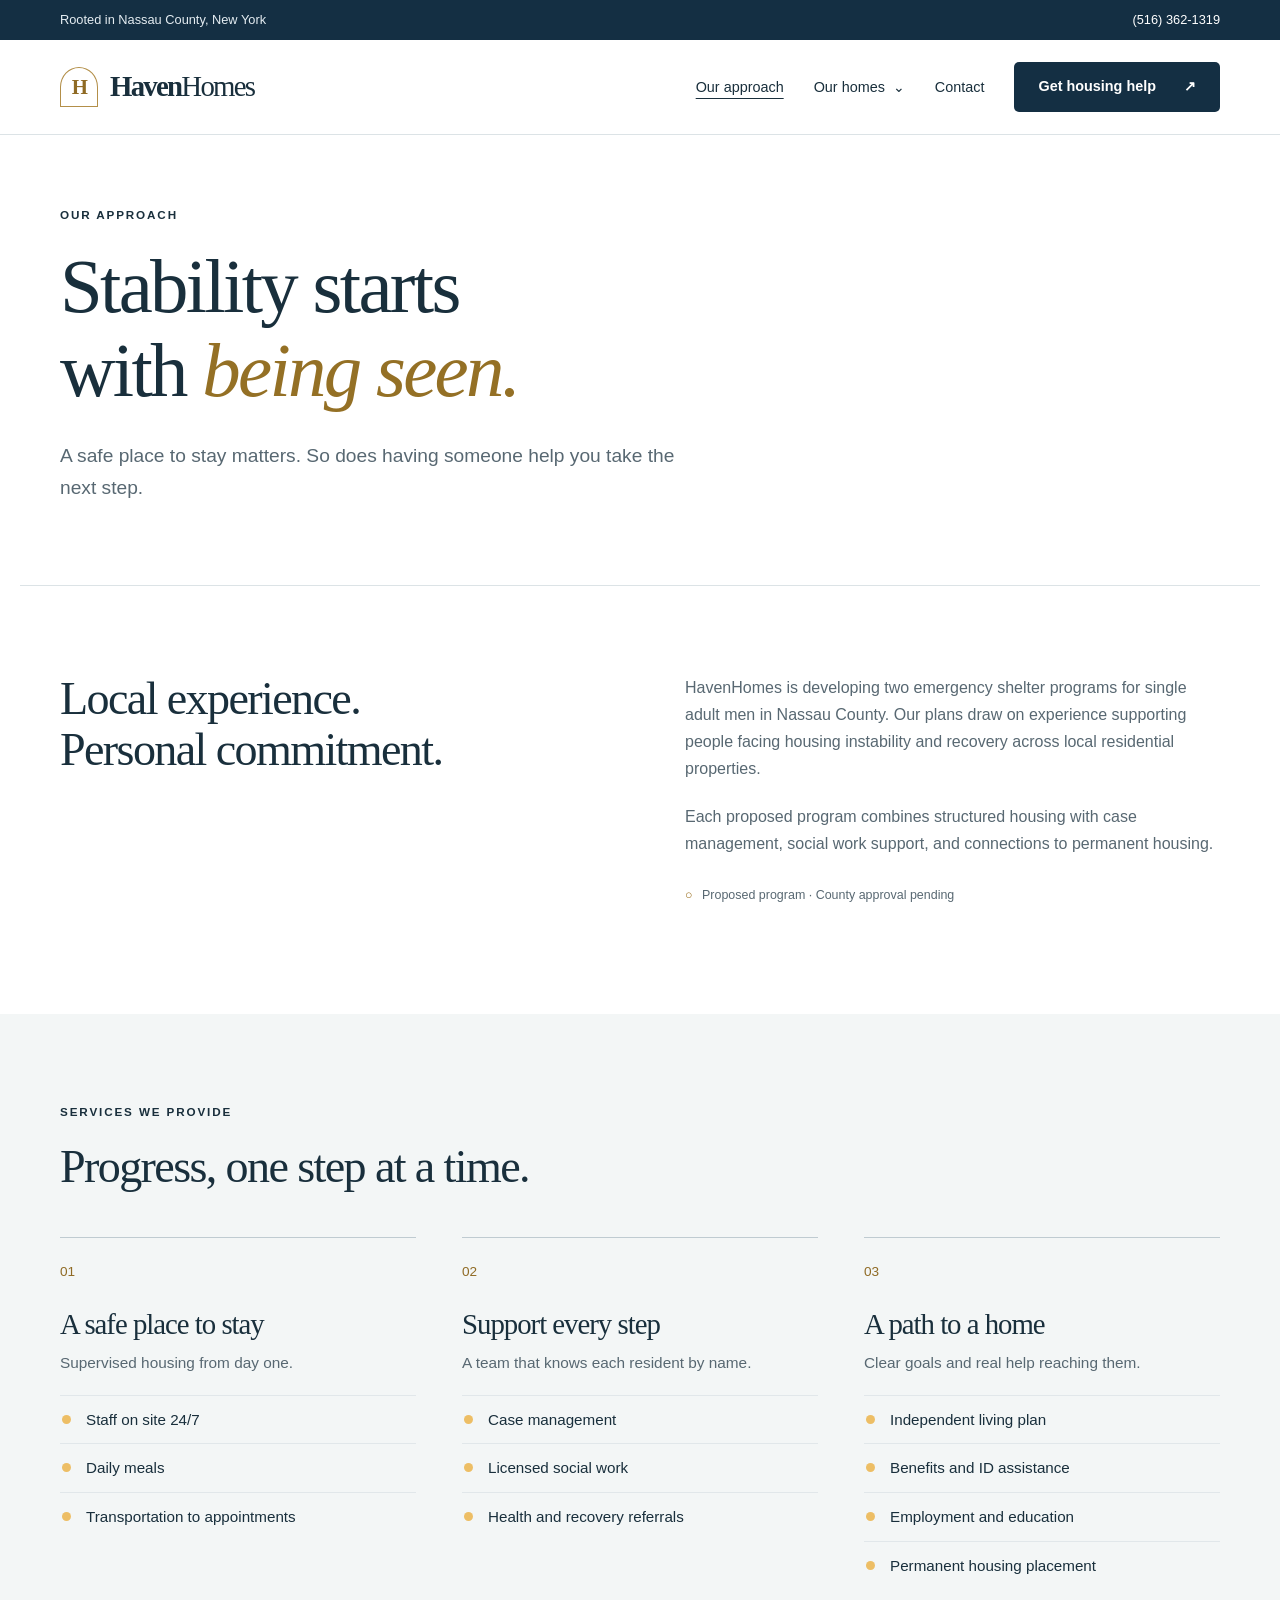
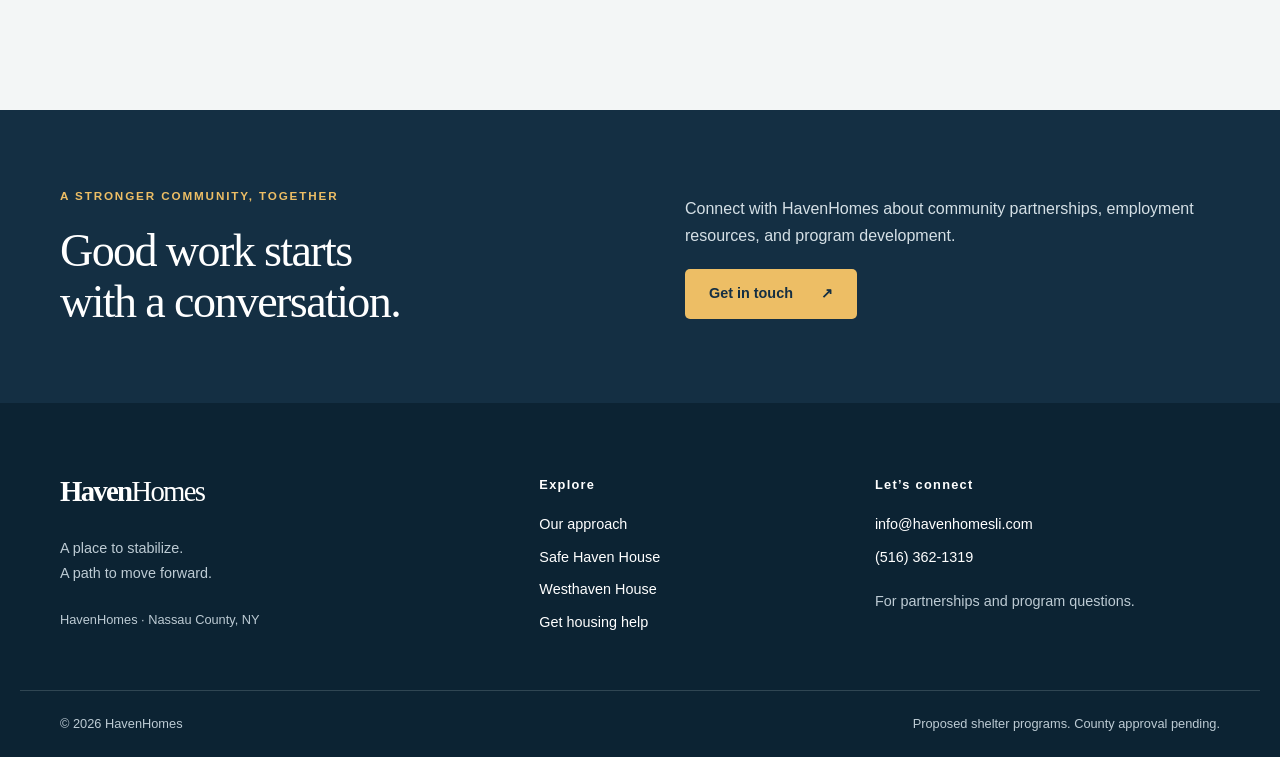
==== commit 96d0fd8f: "Replace approach steps with grouped Services we provide section on home, about and house pages Co-Au" ====
--- a/about.html
+++ b/about.html
@@ -1 +1 @@
-<!doctype html><html lang="en"><head><meta charset="utf-8"><meta name="viewport" content="width=device-width, initial-scale=1"><meta name="description" content="Learn about HavenHomes and our proposed shelter programs in Nassau County."><title>Our approach | HavenHomes</title><link rel="icon" href="favicon.svg" type="image/svg+xml"><link rel="stylesheet" href="styles.css"></head><body><a class="skip" href="#main">Skip to content</a><div class="utility"><div class="wrap">Rooted in Nassau County, New York <a href="tel:+15163621319">(516) 362-1319</a></div></div><header><div class="wrap navigation"><a class="brand" href="index.html" aria-label="HavenHomes home"><span class="mark" aria-hidden="true">H</span>Haven<span class="brand-light">Homes</span></a><button class="menu-toggle" aria-expanded="false" aria-controls="navigation">Menu <span aria-hidden="true">☰</span></button><nav id="navigation" aria-label="Main navigation"><a href="about.html">Our approach</a><details class="homes-menu"><summary>Our homes</summary><div><a href="safe-haven-house.html">Safe Haven House <small>Roosevelt</small></a><a href="westhaven-house.html">Westhaven House <small>Freeport</small></a></div></details><a href="contact.html">Contact</a><a class="button navy" href="get-help.html">Get housing help <span aria-hidden="true">↗</span></a></nav></div></header><main id="main"><section class="page-intro wrap"><span class="eyebrow">OUR APPROACH</span><h1>Stability starts<br>with <em>being seen.</em></h1><p class="lede">A safe place to stay matters. So does having someone help you take the next step.</p></section><section class="section wrap split"><h2>Local experience.<br>Personal commitment.</h2><div><p>HavenHomes is developing two emergency shelter programs for single adult men in Nassau County. Our plans draw on experience supporting people facing housing instability and recovery across local residential properties.</p><p>Each proposed program combines structured housing with case management, social work support, and connections to permanent housing.</p><p class="status-note"><span aria-hidden="true">○</span> Proposed program · County approval pending</p></div></section><section class="approach section"><div class="wrap"><span class="eyebrow">HOW WE PLAN TO HELP</span><h2>Progress, one step at a time.</h2><div class="pathway"><article><span class="step-no">01</span><h3>A safe place</h3><p>Structured housing, daily meals, and a team focused on each resident’s stability.</p></article><article><span class="step-no">02</span><h3>Individual support</h3><p>Case management, benefits assistance, and connections to employment and community services.</p></article><article><span class="step-no">03</span><h3>A way forward</h3><p>A personal housing plan, practical next steps, and support toward a permanent home.</p></article></div></div></section><section class="cta"><div class="wrap split"><div><span class="eyebrow">A STRONGER COMMUNITY, TOGETHER</span><h2>Good work starts<br>with a conversation.</h2></div><div><p>Connect with HavenHomes about community partnerships, employment resources, and program development.</p><a class="button amber" href="contact.html">Get in touch <span>↗</span></a></div></div></section></main><footer><div class="wrap footer-grid"><div><a class="brand" href="index.html">Haven<span class="brand-light">Homes</span></a><p>A place to stabilize.<br>A path to move forward.</p><small>HavenHomes · Nassau County, NY</small></div><div><h3>Explore</h3><a href="about.html">Our approach</a><a href="safe-haven-house.html">Safe Haven House</a><a href="westhaven-house.html">Westhaven House</a><a href="get-help.html">Get housing help</a></div><div><h3>Let’s connect</h3><a href="mailto:info@havenhomesli.com">info@havenhomesli.com</a><a href="tel:+15163621319">(516) 362-1319</a><p>For partnerships and program questions.</p></div></div><div class="wrap footer-bottom"><small>© 2026 HavenHomes</small><small>Proposed shelter programs. County approval pending.</small></div></footer><script src="site.js" defer></script></body></html>+<!doctype html><html lang="en"><head><meta charset="utf-8"><meta name="viewport" content="width=device-width, initial-scale=1"><meta name="description" content="Learn about HavenHomes and our proposed shelter programs in Nassau County."><title>Our approach | HavenHomes</title><link rel="icon" href="favicon.svg" type="image/svg+xml"><link rel="stylesheet" href="styles.css"></head><body><a class="skip" href="#main">Skip to content</a><div class="utility"><div class="wrap">Rooted in Nassau County, New York <a href="tel:+15163621319">(516) 362-1319</a></div></div><header><div class="wrap navigation"><a class="brand" href="index.html" aria-label="HavenHomes home"><span class="mark" aria-hidden="true">H</span>Haven<span class="brand-light">Homes</span></a><button class="menu-toggle" aria-expanded="false" aria-controls="navigation">Menu <span aria-hidden="true">☰</span></button><nav id="navigation" aria-label="Main navigation"><a href="about.html">Our approach</a><details class="homes-menu"><summary>Our homes</summary><div><a href="safe-haven-house.html">Safe Haven House <small>Roosevelt</small></a><a href="westhaven-house.html">Westhaven House <small>Freeport</small></a></div></details><a href="contact.html">Contact</a><a class="button navy" href="get-help.html">Get housing help <span aria-hidden="true">↗</span></a></nav></div></header><main id="main"><section class="page-intro wrap"><span class="eyebrow">OUR APPROACH</span><h1>Stability starts<br>with <em>being seen.</em></h1><p class="lede">A safe place to stay matters. So does having someone help you take the next step.</p></section><section class="section wrap split"><h2>Local experience.<br>Personal commitment.</h2><div><p>HavenHomes is developing two emergency shelter programs for single adult men in Nassau County. Our plans draw on experience supporting people facing housing instability and recovery across local residential properties.</p><p>Each proposed program combines structured housing with case management, social work support, and connections to permanent housing.</p><p class="status-note"><span aria-hidden="true">○</span> Proposed program · County approval pending</p></div></section><section class="approach section"><div class="wrap"><span class="eyebrow">SERVICES WE PROVIDE</span><h2>Progress, one step at a time.</h2><div class="svc-groups"><article><span class="step-no">01</span><h3>A safe place to stay</h3><p>Supervised housing from day one.</p><ul><li>Staff on site 24/7</li><li>Daily meals</li><li>Transportation to appointments</li></ul></article><article><span class="step-no">02</span><h3>Support every step</h3><p>A team that knows each resident by name.</p><ul><li>Case management</li><li>Licensed social work</li><li>Health and recovery referrals</li></ul></article><article><span class="step-no">03</span><h3>A path to a home</h3><p>Clear goals and real help reaching them.</p><ul><li>Independent living plan</li><li>Benefits and ID assistance</li><li>Employment and education</li><li>Permanent housing placement</li></ul></article></div></div></section><section class="cta"><div class="wrap split"><div><span class="eyebrow">A STRONGER COMMUNITY, TOGETHER</span><h2>Good work starts<br>with a conversation.</h2></div><div><p>Connect with HavenHomes about community partnerships, employment resources, and program development.</p><a class="button amber" href="contact.html">Get in touch <span>↗</span></a></div></div></section></main><footer><div class="wrap footer-grid"><div><a class="brand" href="index.html">Haven<span class="brand-light">Homes</span></a><p>A place to stabilize.<br>A path to move forward.</p><small>HavenHomes · Nassau County, NY</small></div><div><h3>Explore</h3><a href="about.html">Our approach</a><a href="safe-haven-house.html">Safe Haven House</a><a href="westhaven-house.html">Westhaven House</a><a href="get-help.html">Get housing help</a></div><div><h3>Let’s connect</h3><a href="mailto:info@havenhomesli.com">info@havenhomesli.com</a><a href="tel:+15163621319">(516) 362-1319</a><p>For partnerships and program questions.</p></div></div><div class="wrap footer-bottom"><small>© 2026 HavenHomes</small><small>Proposed shelter programs. County approval pending.</small></div></footer><script src="site.js" defer></script></body></html>
--- a/styles.css
+++ b/styles.css
@@ -1,4 +1,5 @@
-:root{--navy:#142f43;--ink:#192f3c;--muted:#586872;--amber:#edbe65;--pale:#f3f6f6;--line:#dce3e6}*{box-sizing:border-box}html{scroll-behavior:smooth;scroll-padding-top:110px}body{margin:0;color:var(--ink);font:16px/1.7 Arial,Helvetica,sans-serif;background:#fff}a{color:inherit;text-decoration:none}a:hover{text-decoration:underline}button,summary,a{-webkit-tap-highlight-color:transparent}a:focus-visible,button:focus-visible,summary:focus-visible{outline:3px solid #b37714;outline-offset:5px}h1,h2,h3,p,figure{margin:0}p{color:var(--muted);margin:0 0 20px}h1,h2,h3{font-family:Georgia,serif;font-weight:400;line-height:1.1;letter-spacing:-.035em}h1{font-size:clamp(3.2rem,6vw,5.7rem)}h2{font-size:clamp(2.2rem,3.6vw,3.5rem)}h3{font-size:1.8rem}em{font-weight:400;color:#947025}small{font-size:.8rem}.wrap{max-width:1240px;margin:auto;padding-left:40px;padding-right:40px}.utility{background:var(--navy);color:#e5edf2;font-size:.8rem;padding:9px 0}.utility .wrap{display:flex;justify-content:space-between}.utility a{color:white}header{position:sticky;top:0;background:rgba(255,255,255,.98);z-index:20;border-bottom:1px solid var(--line)}.navigation{display:flex;align-items:center;justify-content:space-between;min-height:94px;gap:24px}.brand{display:flex;align-items:center;font-family:Georgia,serif;font-size:1.8rem;letter-spacing:-.06em;font-weight:bold;white-space:nowrap}.brand-light{font-weight:400}.mark{border:1px solid #b38f49;border-radius:50% 50% 0 0;font-size:1.3rem;width:38px;height:40px;text-align:center;line-height:38px;margin-right:12px;color:#8f6a24}nav{display:flex;gap:30px;align-items:center;font-size:.9rem}nav a[aria-current]{text-decoration:underline;text-underline-offset:6px}.button{display:inline-flex;align-items:center;justify-content:center;gap:28px;padding:14px 24px;border-radius:5px;font-size:.9rem;font-weight:bold;line-height:1.5;transition:background .2s,transform .2s;min-height:48px}.button:hover{text-decoration:none;transform:translateY(-2px)}.navy{background:var(--navy);color:white}.navy:hover{background:#25485d}.amber{background:var(--amber);color:var(--navy)}.amber:hover{background:#f5cd85}.homes-menu{position:relative}.homes-menu summary{cursor:pointer;list-style:none;padding:12px 0}.homes-menu summary:after{content:'⌄';margin-left:8px}.homes-menu>div{position:absolute;top:48px;left:-20px;width:240px;background:white;border:1px solid var(--line);box-shadow:0 16px 40px #142f431a;padding:12px;border-radius:6px}.homes-menu a{display:block;padding:12px}.homes-menu small{display:block;color:var(--muted)}.menu-toggle{display:none}.eyebrow{display:block;font-size:.73rem;font-weight:700;letter-spacing:.16em;margin-bottom:20px}.hero{display:grid;grid-template-columns:1.04fr 1fr;gap:56px;padding-top:54px;padding-bottom:64px;align-items:center}.hero-copy>p{font-size:1.12rem;max-width:430px;margin-top:24px}.hero-photo{height:590px;position:relative;border-radius:160px 6px 6px 6px;overflow:hidden;background:var(--navy)}.hero-photo img{width:100%;height:100%;object-fit:cover;object-position:50% 50%}.hero-photo:after{content:'';position:absolute;inset:40% 0 0;background:linear-gradient(transparent,#102638e6)}.photo-overlay{position:absolute;bottom:60px;left:38px;color:white;z-index:1}.photo-overlay span{font-size:.67rem;letter-spacing:.16em}.photo-overlay p{font:2rem/1.2 Georgia,serif;color:white;margin-top:12px}.hero-photo figcaption{position:absolute;bottom:12px;left:22px;right:12px;z-index:1;font-size:.65rem;color:#fff}.actions{display:flex;gap:24px;align-items:center;margin-top:30px;flex-wrap:wrap}.text-link{font-weight:bold;font-size:.92rem;text-decoration:underline;text-underline-offset:6px}.hero-copy .status-note,.status-note{font-size:.78rem;color:var(--muted);margin-top:28px}.status-note span{color:#976a16;margin-right:6px}.help-strip{background:var(--pale);border-block:1px solid var(--line);padding:28px 0}.help-strip .wrap{display:flex;align-items:center;justify-content:space-between;gap:24px}.help-strip .eyebrow{margin-bottom:5px}.help-strip p{margin:0;font-size:.95rem}.help-strip a{white-space:nowrap}.section{padding-top:88px;padding-bottom:88px}.section-heading{display:flex;align-items:end;justify-content:space-between;gap:60px;margin-bottom:40px}.section-heading>p{max-width:400px;margin:0}.home-grid{display:grid;grid-template-columns:1fr 1fr;gap:24px}.home-card{background:#eef2f4;border:1px solid #dae2e6;padding:36px;transition:background .2s}.home-card:hover{background:#e3ebef;text-decoration:none}.home-card.second{background:#f6f2e9;border-color:#e9e0cf}.home-card.second:hover{background:#eee6d5}.home-top{display:flex;justify-content:space-between}.arrow{font-size:1.8rem}.home-card h3{font-size:3.25rem;margin:26px 0}.home-card p{font-size:.95rem}.home-bottom{border-top:1px solid #c6d0d6;padding-top:22px;margin-top:36px;display:flex;justify-content:space-between;font-size:.8rem;gap:12px}.approach{background:var(--pale)}.intro{max-width:570px;margin-top:20px}.pathway{display:grid;grid-template-columns:repeat(3,1fr);gap:46px;margin:44px 0 32px}.pathway article{border-top:1px solid #bfcbd1;padding-top:22px}.step-no{font-size:.85rem;color:#8f6a24;display:block;margin-bottom:26px}.pathway h3{margin-bottom:16px}.pathway p{font-size:.96rem}.cta{background:var(--navy);padding:76px 0;color:white}.cta .eyebrow{color:var(--amber)}.cta p{color:#d5e0e6}.split{display:grid;grid-template-columns:1fr 1fr;gap:90px}.cta .split{align-items:center}footer{padding:64px 0 0;background:#0c2333;color:white}.footer-grid{display:grid;grid-template-columns:1.5fr 1fr 1.2fr;gap:48px}footer p{color:#bdcbd4;font-size:.9rem;margin-top:20px}footer small{color:#bdcbd4}footer h3{font:700 .8rem Arial;letter-spacing:.1em;margin:10px 0 20px}footer .footer-grid>div>a:not(.brand){display:block;font-size:.9rem;margin:8px 0}.footer-bottom{border-top:1px solid #304653;display:flex;justify-content:space-between;gap:20px;padding-top:22px;padding-bottom:22px;margin-top:48px}.page-intro{padding-top:70px;padding-bottom:60px;border-bottom:1px solid var(--line)}.page-intro .lede{font-size:1.2rem;max-width:650px;margin-top:26px}.page-intro>.text-link{display:inline-block;margin-bottom:36px}.people-grid{display:grid;grid-template-columns:1fr 1fr;gap:32px}.people-grid article{padding:32px;border-top:2px solid var(--navy);background:var(--pale)}.people-grid h3{margin-bottom:18px}.property-heading{display:flex;justify-content:space-between;align-items:center;gap:40px}.capacity{border-left:1px solid var(--line);padding:24px 0 24px 60px;min-width:260px}.capacity strong{display:block;font:7rem/1 Georgia,serif;color:#937026}.capacity>span{font-size:.9rem}.capacity p{margin-top:24px}.help-panels{display:grid;grid-template-columns:1fr 1fr;gap:24px;padding-top:48px}.help-panel{background:var(--pale);padding:40px}.help-panel h2{margin-bottom:28px}.dark{background:var(--navy);color:white}.dark p{color:#d5e0e6}.dark .eyebrow{color:var(--amber)}.phone-large{font-size:clamp(1.5rem,2.5vw,2rem);display:block;margin-bottom:24px;text-decoration:underline}.process article{display:flex;gap:24px;margin-bottom:28px}.process article>span{color:#916a20}.process h3{font-size:1.5rem;margin-bottom:10px}.notice{background:#f6f2e9;border-left:4px solid #c19442;padding-top:28px;padding-bottom:20px}.notice h3{font-size:1.5rem;margin-bottom:14px}.source{font-size:.8rem}.source a{text-decoration:underline}.contact-grid{display:grid;grid-template-columns:1.2fr 1fr;gap:24px;padding-top:48px}.contact-tile{background:var(--pale);padding:36px;border:1px solid var(--line)}.contact-tile h2{font-family:Arial;font-size:clamp(1.25rem,2vw,1.8rem);letter-spacing:-.04em;margin-bottom:30px;overflow-wrap:anywhere}.contact-tile:hover{background:#e8eef0;text-decoration:none}.skip{position:absolute;left:12px;top:-100px;background:white;padding:12px;z-index:100}.skip:focus{top:12px}
-@media(max-width:950px){.wrap{padding-left:24px;padding-right:24px}.navigation{min-height:80px}nav{gap:18px}.hero{gap:28px}.hero-photo{height:510px}.hero h1{font-size:4.2rem}.split{gap:40px}.contact-grid{grid-template-columns:1fr 1fr}.photo-overlay{left:24px}}
-@media(max-width:720px){.utility{font-size:.7rem}.navigation{flex-wrap:wrap;padding-top:16px;padding-bottom:16px}.brand{font-size:1.65rem}.menu-toggle{display:flex;gap:16px;align-items:center;background:white;color:var(--navy);border:1px solid var(--line);padding:10px 14px;border-radius:4px;font:inherit;min-height:44px}nav{display:none;width:100%;align-items:stretch;gap:6px;flex-direction:column}nav.open{display:flex}nav>a{padding:12px}nav .button{margin-top:10px}.homes-menu>div{position:static;box-shadow:none;width:100%}.hero{grid-template-columns:1fr;padding-top:36px;padding-bottom:40px;gap:32px}.hero h1{font-size:3.65rem}.hero-copy>p{font-size:1.05rem}.hero-photo{height:380px;border-top-left-radius:100px}.photo-overlay p{font-size:1.8rem}.hero-copy .status-note{font-size:.75rem}.help-strip .wrap{align-items:flex-start;flex-direction:column;gap:16px}.section{padding-top:54px;padding-bottom:54px}.section-heading{align-items:flex-start;flex-direction:column;gap:22px}.home-grid,.pathway,.split,.people-grid,.help-panels,.contact-grid{grid-template-columns:1fr}.home-card{padding:26px}.home-card h3{font-size:2.7rem}.pathway{gap:16px}.pathway article{display:block}.step-no{margin-bottom:16px}.cta{padding:50px 0}.footer-grid{grid-template-columns:1fr;gap:24px}.footer-bottom{flex-direction:column;gap:6px}.page-intro{padding-top:44px;padding-bottom:32px}.page-intro h1{font-size:3.2rem}.property-heading{align-items:flex-start;flex-direction:column}.capacity{padding:0;border:0;display:grid;grid-template-columns:auto 1fr;gap:6px 20px;align-items:center}.capacity strong{font-size:4rem;grid-row:span 2}.capacity p{margin:0;font-size:.85rem}.help-panel{padding:28px}.contact-tile{padding:28px}.source{overflow-wrap:anywhere}}
-@media(prefers-reduced-motion:reduce){html{scroll-behavior:auto}*{transition:none!important}}+:root{--navy:#142f43;--ink:#192f3c;--muted:#586872;--amber:#edbe65;--pale:#f3f6f6;--line:#dce3e6}*{box-sizing:border-box}html{scroll-behavior:smooth;scroll-padding-top:110px}body{margin:0;color:var(--ink);font:16px/1.7 Arial,Helvetica,sans-serif;background:#fff}a{color:inherit;text-decoration:none}a:hover{text-decoration:underline}button,summary,a{-webkit-tap-highlight-color:transparent}a:focus-visible,button:focus-visible,summary:focus-visible{outline:3px solid #b37714;outline-offset:5px}h1,h2,h3,p,figure{margin:0}p{color:var(--muted);margin:0 0 20px}h1,h2,h3{font-family:Georgia,serif;font-weight:400;line-height:1.1;letter-spacing:-.035em}h1{font-size:clamp(3.2rem,6vw,5.7rem)}h2{font-size:clamp(2.2rem,3.6vw,3.5rem)}h3{font-size:1.8rem}em{font-weight:400;color:#947025}small{font-size:.8rem}.wrap{max-width:1240px;margin:auto;padding-left:40px;padding-right:40px}.utility{background:var(--navy);color:#e5edf2;font-size:.8rem;padding:9px 0}.utility .wrap{display:flex;justify-content:space-between}.utility a{color:white}header{position:sticky;top:0;background:rgba(255,255,255,.98);z-index:20;border-bottom:1px solid var(--line)}.navigation{display:flex;align-items:center;justify-content:space-between;min-height:94px;gap:24px}.brand{display:flex;align-items:center;font-family:Georgia,serif;font-size:1.8rem;letter-spacing:-.06em;font-weight:bold;white-space:nowrap}.brand-light{font-weight:400}.mark{border:1px solid #b38f49;border-radius:50% 50% 0 0;font-size:1.3rem;width:38px;height:40px;text-align:center;line-height:38px;margin-right:12px;color:#8f6a24}nav{display:flex;gap:30px;align-items:center;font-size:.9rem}nav a[aria-current]{text-decoration:underline;text-underline-offset:6px}.button{display:inline-flex;align-items:center;justify-content:center;gap:28px;padding:14px 24px;border-radius:5px;font-size:.9rem;font-weight:bold;line-height:1.5;transition:background .2s,transform .2s;min-height:48px}.button:hover{text-decoration:none;transform:translateY(-2px)}.navy{background:var(--navy);color:white}.navy:hover{background:#25485d}.amber{background:var(--amber);color:var(--navy)}.amber:hover{background:#f5cd85}.homes-menu{position:relative}.homes-menu summary{cursor:pointer;list-style:none;padding:12px 0}.homes-menu summary:after{content:'⌄';margin-left:8px}.homes-menu>div{position:absolute;top:48px;left:-20px;width:240px;background:white;border:1px solid var(--line);box-shadow:0 16px 40px #142f431a;padding:12px;border-radius:6px}.homes-menu a{display:block;padding:12px}.homes-menu small{display:block;color:var(--muted)}.menu-toggle{display:none}.eyebrow{display:block;font-size:.73rem;font-weight:700;letter-spacing:.16em;margin-bottom:20px}.hero{display:grid;grid-template-columns:1.04fr 1fr;gap:56px;padding-top:54px;padding-bottom:64px;align-items:center}.hero-copy>p{font-size:1.12rem;max-width:430px;margin-top:24px}.hero-photo{height:590px;position:relative;border-radius:160px 6px 6px 6px;overflow:hidden;background:var(--navy)}.hero-photo img{width:100%;height:100%;object-fit:cover;object-position:50% 50%}.hero-photo:after{content:'';position:absolute;inset:40% 0 0;background:linear-gradient(transparent,#102638e6)}.photo-overlay{position:absolute;bottom:60px;left:38px;color:white;z-index:1}.photo-overlay span{font-size:.67rem;letter-spacing:.16em}.photo-overlay p{font:2rem/1.2 Georgia,serif;color:white;margin-top:12px}.hero-photo figcaption{position:absolute;bottom:12px;left:22px;right:12px;z-index:1;font-size:.65rem;color:#fff}.actions{display:flex;gap:24px;align-items:center;margin-top:30px;flex-wrap:wrap}.text-link{font-weight:bold;font-size:.92rem;text-decoration:underline;text-underline-offset:6px}.hero-copy .status-note,.status-note{font-size:.78rem;color:var(--muted);margin-top:28px}.status-note span{color:#976a16;margin-right:6px}.help-strip{background:var(--pale);border-block:1px solid var(--line);padding:28px 0}.help-strip .wrap{display:flex;align-items:center;justify-content:space-between;gap:24px}.help-strip .eyebrow{margin-bottom:5px}.help-strip p{margin:0;font-size:.95rem}.help-strip a{white-space:nowrap}.section{padding-top:88px;padding-bottom:88px}.section-heading{display:flex;align-items:end;justify-content:space-between;gap:60px;margin-bottom:40px}.section-heading>p{max-width:400px;margin:0}.home-grid{display:grid;grid-template-columns:1fr 1fr;gap:24px}.home-card{background:#eef2f4;border:1px solid #dae2e6;padding:36px;transition:background .2s}.home-card:hover{background:#e3ebef;text-decoration:none}.home-card.second{background:#f6f2e9;border-color:#e9e0cf}.home-card.second:hover{background:#eee6d5}.home-top{display:flex;justify-content:space-between}.arrow{font-size:1.8rem}.home-card h3{font-size:3.25rem;margin:26px 0}.home-card p{font-size:.95rem}.home-bottom{border-top:1px solid #c6d0d6;padding-top:22px;margin-top:36px;display:flex;justify-content:space-between;font-size:.8rem;gap:12px}.approach{background:var(--pale)}.intro{max-width:570px;margin-top:20px}.pathway{display:grid;grid-template-columns:repeat(3,1fr);gap:46px;margin:44px 0 32px}.pathway article{border-top:1px solid #bfcbd1;padding-top:22px}.step-no{font-size:.85rem;color:#8f6a24;display:block;margin-bottom:26px}.pathway h3{margin-bottom:16px}.pathway p{font-size:.96rem}.cta{background:var(--navy);padding:76px 0;color:white}.cta .eyebrow{color:var(--amber)}.cta p{color:#d5e0e6}.split{display:grid;grid-template-columns:1fr 1fr;gap:90px}.cta .split{align-items:center}footer{padding:64px 0 0;background:#0c2333;color:white}.footer-grid{display:grid;grid-template-columns:1.5fr 1fr 1.2fr;gap:48px}footer p{color:#bdcbd4;font-size:.9rem;margin-top:20px}footer small{color:#bdcbd4}footer h3{font:700 .8rem Arial;letter-spacing:.1em;margin:10px 0 20px}footer .footer-grid>div>a:not(.brand){display:block;font-size:.9rem;margin:8px 0}.footer-bottom{border-top:1px solid #304653;display:flex;justify-content:space-between;gap:20px;padding-top:22px;padding-bottom:22px;margin-top:48px}.page-intro{padding-top:70px;padding-bottom:60px;border-bottom:1px solid var(--line)}.page-intro .lede{font-size:1.2rem;max-width:650px;margin-top:26px}.page-intro>.text-link{display:inline-block;margin-bottom:36px}.people-grid{display:grid;grid-template-columns:1fr 1fr;gap:32px}.people-grid article{padding:32px;border-top:2px solid var(--navy);background:var(--pale)}.people-grid h3{margin-bottom:18px}.property-heading{display:flex;justify-content:space-between;align-items:center;gap:40px}.capacity{border-left:1px solid var(--line);padding:24px 0 24px 60px;min-width:260px}.capacity strong{display:block;font:7rem/1 Georgia,serif;color:#937026}.capacity>span{font-size:.9rem}.capacity p{margin-top:24px}.help-panels{display:grid;grid-template-columns:1fr 1fr;gap:24px;padding-top:48px}.help-panel{background:var(--pale);padding:40px}.help-panel h2{margin-bottom:28px}.dark{background:var(--navy);color:white}.dark p{color:#d5e0e6}.dark .eyebrow{color:var(--amber)}.phone-large{font-size:clamp(1.5rem,2.5vw,2rem);display:block;margin-bottom:24px;text-decoration:underline}.process article{display:flex;gap:24px;margin-bottom:28px}.process article>span{color:#916a20}.process h3{font-size:1.5rem;margin-bottom:10px}.notice{background:#f6f2e9;border-left:4px solid #c19442;padding-top:28px;padding-bottom:20px}.notice h3{font-size:1.5rem;margin-bottom:14px}.source{font-size:.8rem}.source a{text-decoration:underline}.contact-grid{display:grid;grid-template-columns:1.2fr 1fr;gap:24px;padding-top:48px}.contact-tile{background:var(--pale);padding:36px;border:1px solid var(--line)}.contact-tile h2{font-family:Arial;font-size:clamp(1.25rem,2vw,1.8rem);letter-spacing:-.04em;margin-bottom:30px;overflow-wrap:anywhere}.contact-tile:hover{background:#e8eef0;text-decoration:none}.skip{position:absolute;left:12px;top:-100px;background:white;padding:12px;z-index:100}.skip:focus{top:12px}
+@media(max-width:950px){.wrap{padding-left:24px;padding-right:24px}.navigation{min-height:80px}nav{gap:18px}.hero{gap:28px}.hero-photo{height:510px}.hero h1{font-size:4.2rem}.split{gap:40px}.contact-grid{grid-template-columns:1fr 1fr}.photo-overlay{left:24px}}
+@media(max-width:720px){.utility{font-size:.7rem}.navigation{flex-wrap:wrap;padding-top:16px;padding-bottom:16px}.brand{font-size:1.65rem}.menu-toggle{display:flex;gap:16px;align-items:center;background:white;color:var(--navy);border:1px solid var(--line);padding:10px 14px;border-radius:4px;font:inherit;min-height:44px}nav{display:none;width:100%;align-items:stretch;gap:6px;flex-direction:column}nav.open{display:flex}nav>a{padding:12px}nav .button{margin-top:10px}.homes-menu>div{position:static;box-shadow:none;width:100%}.hero{grid-template-columns:1fr;padding-top:36px;padding-bottom:40px;gap:32px}.hero h1{font-size:3.65rem}.hero-copy>p{font-size:1.05rem}.hero-photo{height:380px;border-top-left-radius:100px}.photo-overlay p{font-size:1.8rem}.hero-copy .status-note{font-size:.75rem}.help-strip .wrap{align-items:flex-start;flex-direction:column;gap:16px}.section{padding-top:54px;padding-bottom:54px}.section-heading{align-items:flex-start;flex-direction:column;gap:22px}.home-grid,.pathway,.split,.people-grid,.help-panels,.contact-grid{grid-template-columns:1fr}.home-card{padding:26px}.home-card h3{font-size:2.7rem}.pathway{gap:16px}.pathway article{display:block}.step-no{margin-bottom:16px}.cta{padding:50px 0}.footer-grid{grid-template-columns:1fr;gap:24px}.footer-bottom{flex-direction:column;gap:6px}.page-intro{padding-top:44px;padding-bottom:32px}.page-intro h1{font-size:3.2rem}.property-heading{align-items:flex-start;flex-direction:column}.capacity{padding:0;border:0;display:grid;grid-template-columns:auto 1fr;gap:6px 20px;align-items:center}.capacity strong{font-size:4rem;grid-row:span 2}.capacity p{margin:0;font-size:.85rem}.help-panel{padding:28px}.contact-tile{padding:28px}.source{overflow-wrap:anywhere}}
+@media(prefers-reduced-motion:reduce){html{scroll-behavior:auto}*{transition:none!important}}
+.svc-groups{display:grid;grid-template-columns:repeat(3,1fr);gap:46px;margin:44px 0 32px}.services-heading{margin-bottom:0}.svc-groups article{border-top:1px solid #bfcbd1;padding-top:22px}.svc-groups h3{margin-bottom:10px}.svc-groups p{font-size:.96rem;margin-bottom:18px}.svc-groups ul{list-style:none;margin:0;padding:0}.svc-groups li{position:relative;padding:11px 0 11px 26px;border-top:1px solid #e1e7ea;font-size:.95rem;color:var(--ink)}.svc-groups li:before{content:"";position:absolute;left:2px;top:19px;width:9px;height:9px;border-radius:50%;background:var(--amber)}@media(max-width:720px){.svc-groups{grid-template-columns:1fr;gap:34px;margin-top:32px}.services-heading br{display:none}.svc-groups li{padding:9px 0 9px 24px}.svc-groups li:before{top:17px}}
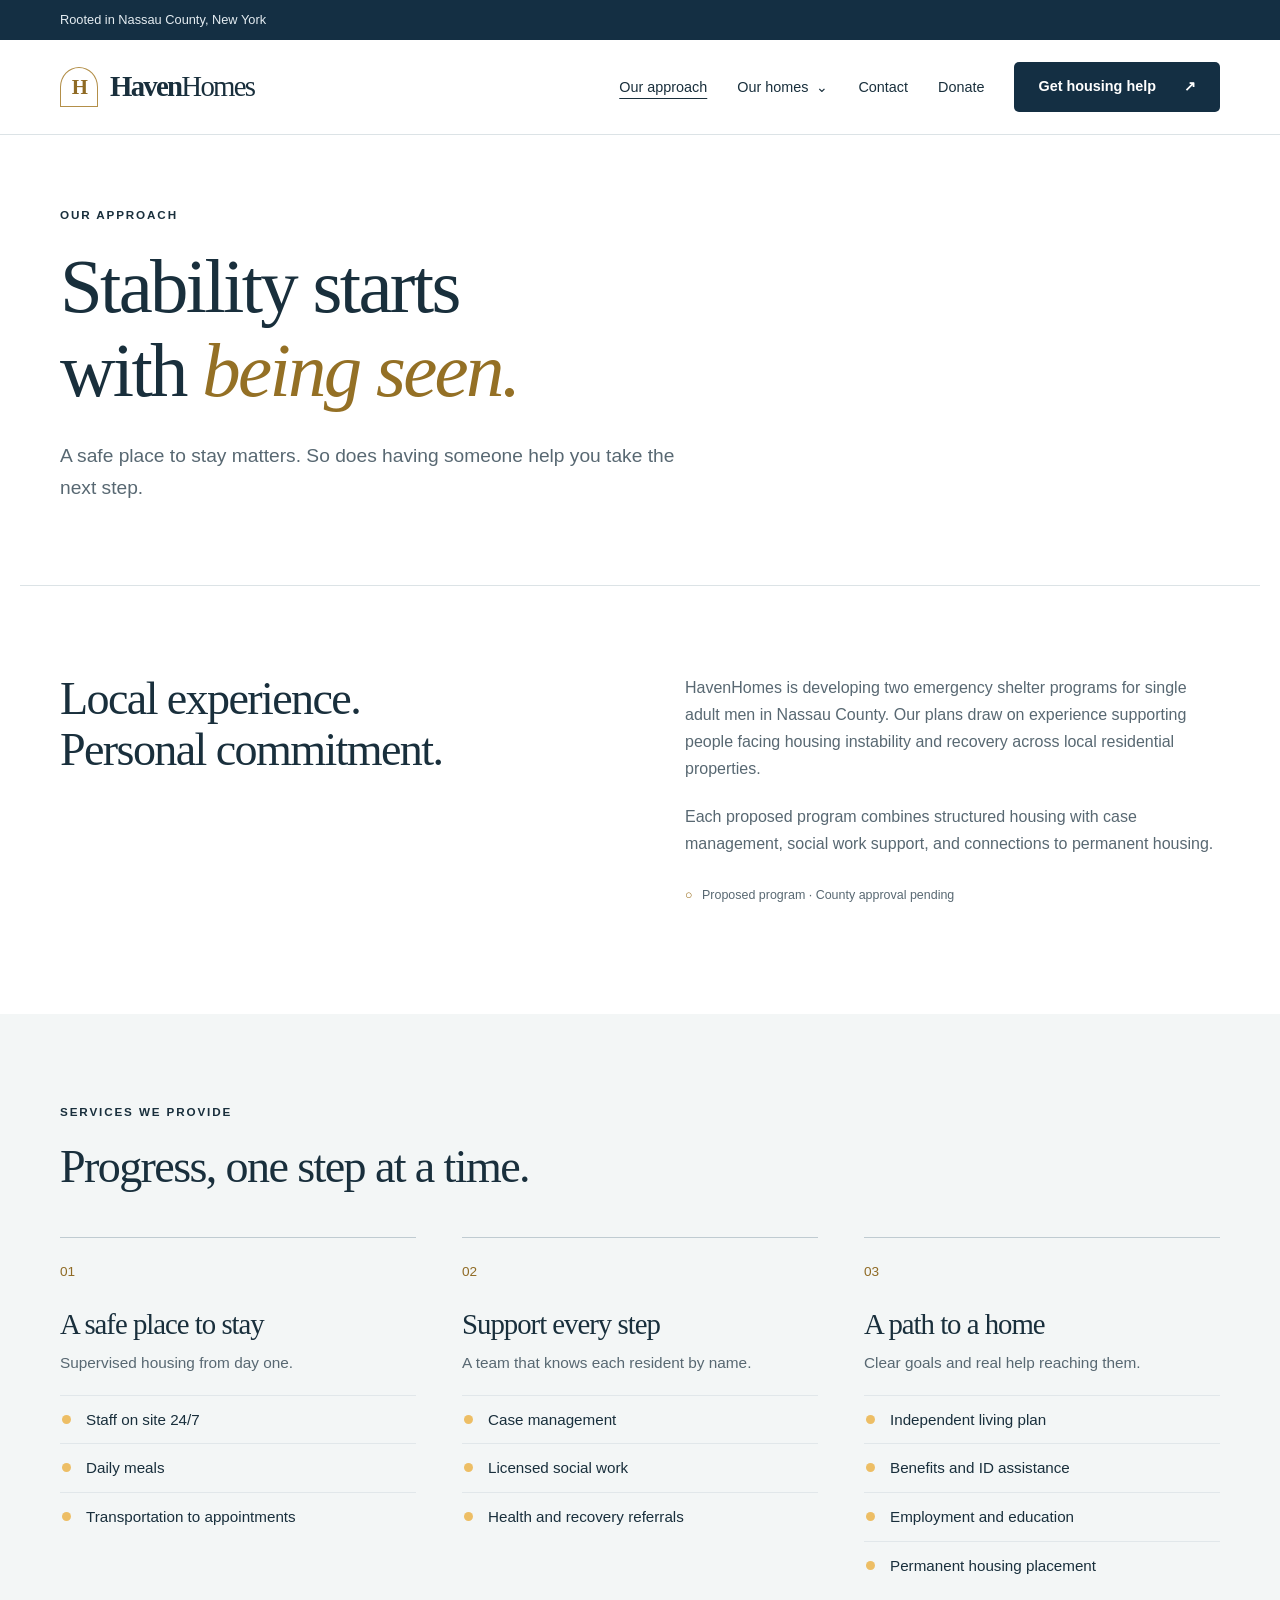
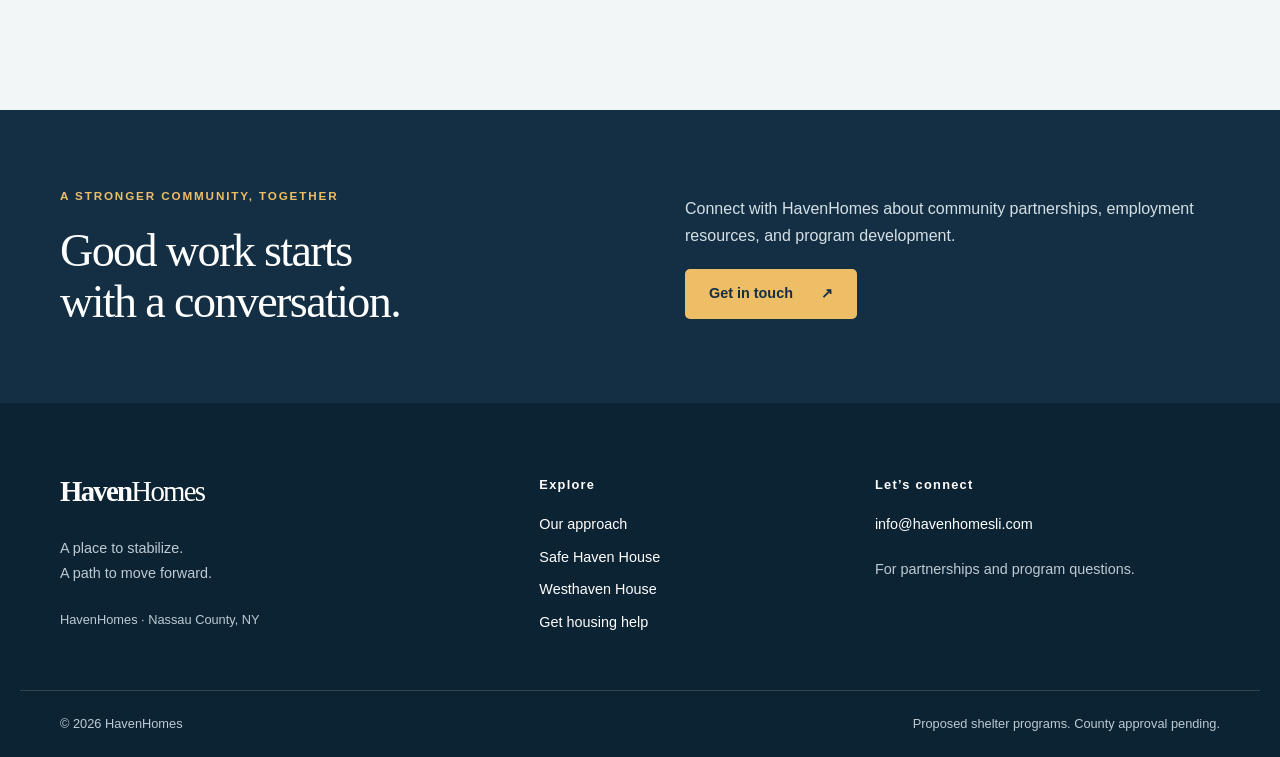
==== commit e1da8ae3: "Remove phone number from every page Co-Authored-By: Claude Opus 5.5 <noreply@anthropic.com> Claude-S" ====
--- a/about.html
+++ b/about.html
@@ -1 +1 @@
-<!doctype html><html lang="en"><head><meta charset="utf-8"><meta name="viewport" content="width=device-width, initial-scale=1"><meta name="description" content="Learn about HavenHomes and our proposed shelter programs in Nassau County."><title>Our approach | HavenHomes</title><link rel="icon" href="favicon.svg" type="image/svg+xml"><link rel="stylesheet" href="styles.css"></head><body><a class="skip" href="#main">Skip to content</a><div class="utility"><div class="wrap">Rooted in Nassau County, New York <a href="tel:+15163621319">(516) 362-1319</a></div></div><header><div class="wrap navigation"><a class="brand" href="index.html" aria-label="HavenHomes home"><span class="mark" aria-hidden="true">H</span>Haven<span class="brand-light">Homes</span></a><button class="menu-toggle" aria-expanded="false" aria-controls="navigation">Menu <span aria-hidden="true">☰</span></button><nav id="navigation" aria-label="Main navigation"><a href="about.html">Our approach</a><details class="homes-menu"><summary>Our homes</summary><div><a href="safe-haven-house.html">Safe Haven House <small>Roosevelt</small></a><a href="westhaven-house.html">Westhaven House <small>Freeport</small></a></div></details><a href="contact.html">Contact</a><a class="button navy" href="get-help.html">Get housing help <span aria-hidden="true">↗</span></a></nav></div></header><main id="main"><section class="page-intro wrap"><span class="eyebrow">OUR APPROACH</span><h1>Stability starts<br>with <em>being seen.</em></h1><p class="lede">A safe place to stay matters. So does having someone help you take the next step.</p></section><section class="section wrap split"><h2>Local experience.<br>Personal commitment.</h2><div><p>HavenHomes is developing two emergency shelter programs for single adult men in Nassau County. Our plans draw on experience supporting people facing housing instability and recovery across local residential properties.</p><p>Each proposed program combines structured housing with case management, social work support, and connections to permanent housing.</p><p class="status-note"><span aria-hidden="true">○</span> Proposed program · County approval pending</p></div></section><section class="approach section"><div class="wrap"><span class="eyebrow">SERVICES WE PROVIDE</span><h2>Progress, one step at a time.</h2><div class="svc-groups"><article><span class="step-no">01</span><h3>A safe place to stay</h3><p>Supervised housing from day one.</p><ul><li>Staff on site 24/7</li><li>Daily meals</li><li>Transportation to appointments</li></ul></article><article><span class="step-no">02</span><h3>Support every step</h3><p>A team that knows each resident by name.</p><ul><li>Case management</li><li>Licensed social work</li><li>Health and recovery referrals</li></ul></article><article><span class="step-no">03</span><h3>A path to a home</h3><p>Clear goals and real help reaching them.</p><ul><li>Independent living plan</li><li>Benefits and ID assistance</li><li>Employment and education</li><li>Permanent housing placement</li></ul></article></div></div></section><section class="cta"><div class="wrap split"><div><span class="eyebrow">A STRONGER COMMUNITY, TOGETHER</span><h2>Good work starts<br>with a conversation.</h2></div><div><p>Connect with HavenHomes about community partnerships, employment resources, and program development.</p><a class="button amber" href="contact.html">Get in touch <span>↗</span></a></div></div></section></main><footer><div class="wrap footer-grid"><div><a class="brand" href="index.html">Haven<span class="brand-light">Homes</span></a><p>A place to stabilize.<br>A path to move forward.</p><small>HavenHomes · Nassau County, NY</small></div><div><h3>Explore</h3><a href="about.html">Our approach</a><a href="safe-haven-house.html">Safe Haven House</a><a href="westhaven-house.html">Westhaven House</a><a href="get-help.html">Get housing help</a></div><div><h3>Let’s connect</h3><a href="mailto:info@havenhomesli.com">info@havenhomesli.com</a><a href="tel:+15163621319">(516) 362-1319</a><p>For partnerships and program questions.</p></div></div><div class="wrap footer-bottom"><small>© 2026 HavenHomes</small><small>Proposed shelter programs. County approval pending.</small></div></footer><script src="site.js" defer></script></body></html>+<!doctype html><html lang="en"><head><meta charset="utf-8"><meta name="viewport" content="width=device-width, initial-scale=1"><meta name="description" content="Learn about HavenHomes and our proposed shelter programs in Nassau County."><title>Our approach | HavenHomes</title><link rel="icon" href="favicon.svg" type="image/svg+xml"><link rel="stylesheet" href="styles.css"></head><body><a class="skip" href="#main">Skip to content</a><div class="utility"><div class="wrap">Rooted in Nassau County, New York</div></div><header><div class="wrap navigation"><a class="brand" href="index.html" aria-label="HavenHomes home"><span class="mark" aria-hidden="true">H</span>Haven<span class="brand-light">Homes</span></a><button class="menu-toggle" aria-expanded="false" aria-controls="navigation">Menu <span aria-hidden="true">☰</span></button><nav id="navigation" aria-label="Main navigation"><a href="about.html">Our approach</a><details class="homes-menu"><summary>Our homes</summary><div><a href="safe-haven-house.html">Safe Haven House <small>Roosevelt</small></a><a href="westhaven-house.html">Westhaven House <small>Freeport</small></a></div></details><a href="contact.html">Contact</a><a href="https://safehavensupportservicesltd.com" target="_blank" rel="noopener">Donate</a><a class="button navy" href="get-help.html">Get housing help <span aria-hidden="true">↗</span></a></nav></div></header><main id="main"><section class="page-intro wrap"><span class="eyebrow">OUR APPROACH</span><h1>Stability starts<br>with <em>being seen.</em></h1><p class="lede">A safe place to stay matters. So does having someone help you take the next step.</p></section><section class="section wrap split"><h2>Local experience.<br>Personal commitment.</h2><div><p>HavenHomes is developing two emergency shelter programs for single adult men in Nassau County. Our plans draw on experience supporting people facing housing instability and recovery across local residential properties.</p><p>Each proposed program combines structured housing with case management, social work support, and connections to permanent housing.</p><p class="status-note"><span aria-hidden="true">○</span> Proposed program · County approval pending</p></div></section><section class="approach section"><div class="wrap"><span class="eyebrow">SERVICES WE PROVIDE</span><h2>Progress, one step at a time.</h2><div class="svc-groups"><article><span class="step-no">01</span><h3>A safe place to stay</h3><p>Supervised housing from day one.</p><ul><li>Staff on site 24/7</li><li>Daily meals</li><li>Transportation to appointments</li></ul></article><article><span class="step-no">02</span><h3>Support every step</h3><p>A team that knows each resident by name.</p><ul><li>Case management</li><li>Licensed social work</li><li>Health and recovery referrals</li></ul></article><article><span class="step-no">03</span><h3>A path to a home</h3><p>Clear goals and real help reaching them.</p><ul><li>Independent living plan</li><li>Benefits and ID assistance</li><li>Employment and education</li><li>Permanent housing placement</li></ul></article></div></div></section><section class="cta"><div class="wrap split"><div><span class="eyebrow">A STRONGER COMMUNITY, TOGETHER</span><h2>Good work starts<br>with a conversation.</h2></div><div><p>Connect with HavenHomes about community partnerships, employment resources, and program development.</p><a class="button amber" href="contact.html">Get in touch <span>↗</span></a></div></div></section></main><footer><div class="wrap footer-grid"><div><a class="brand" href="index.html">Haven<span class="brand-light">Homes</span></a><p>A place to stabilize.<br>A path to move forward.</p><small>HavenHomes · Nassau County, NY</small></div><div><h3>Explore</h3><a href="about.html">Our approach</a><a href="safe-haven-house.html">Safe Haven House</a><a href="westhaven-house.html">Westhaven House</a><a href="get-help.html">Get housing help</a></div><div><h3>Let’s connect</h3><a href="mailto:info@havenhomesli.com">info@havenhomesli.com</a><p>For partnerships and program questions.</p></div></div><div class="wrap footer-bottom"><small>© 2026 HavenHomes</small><small>Proposed shelter programs. County approval pending.</small></div></footer><script src="site.js" defer></script></body></html>
